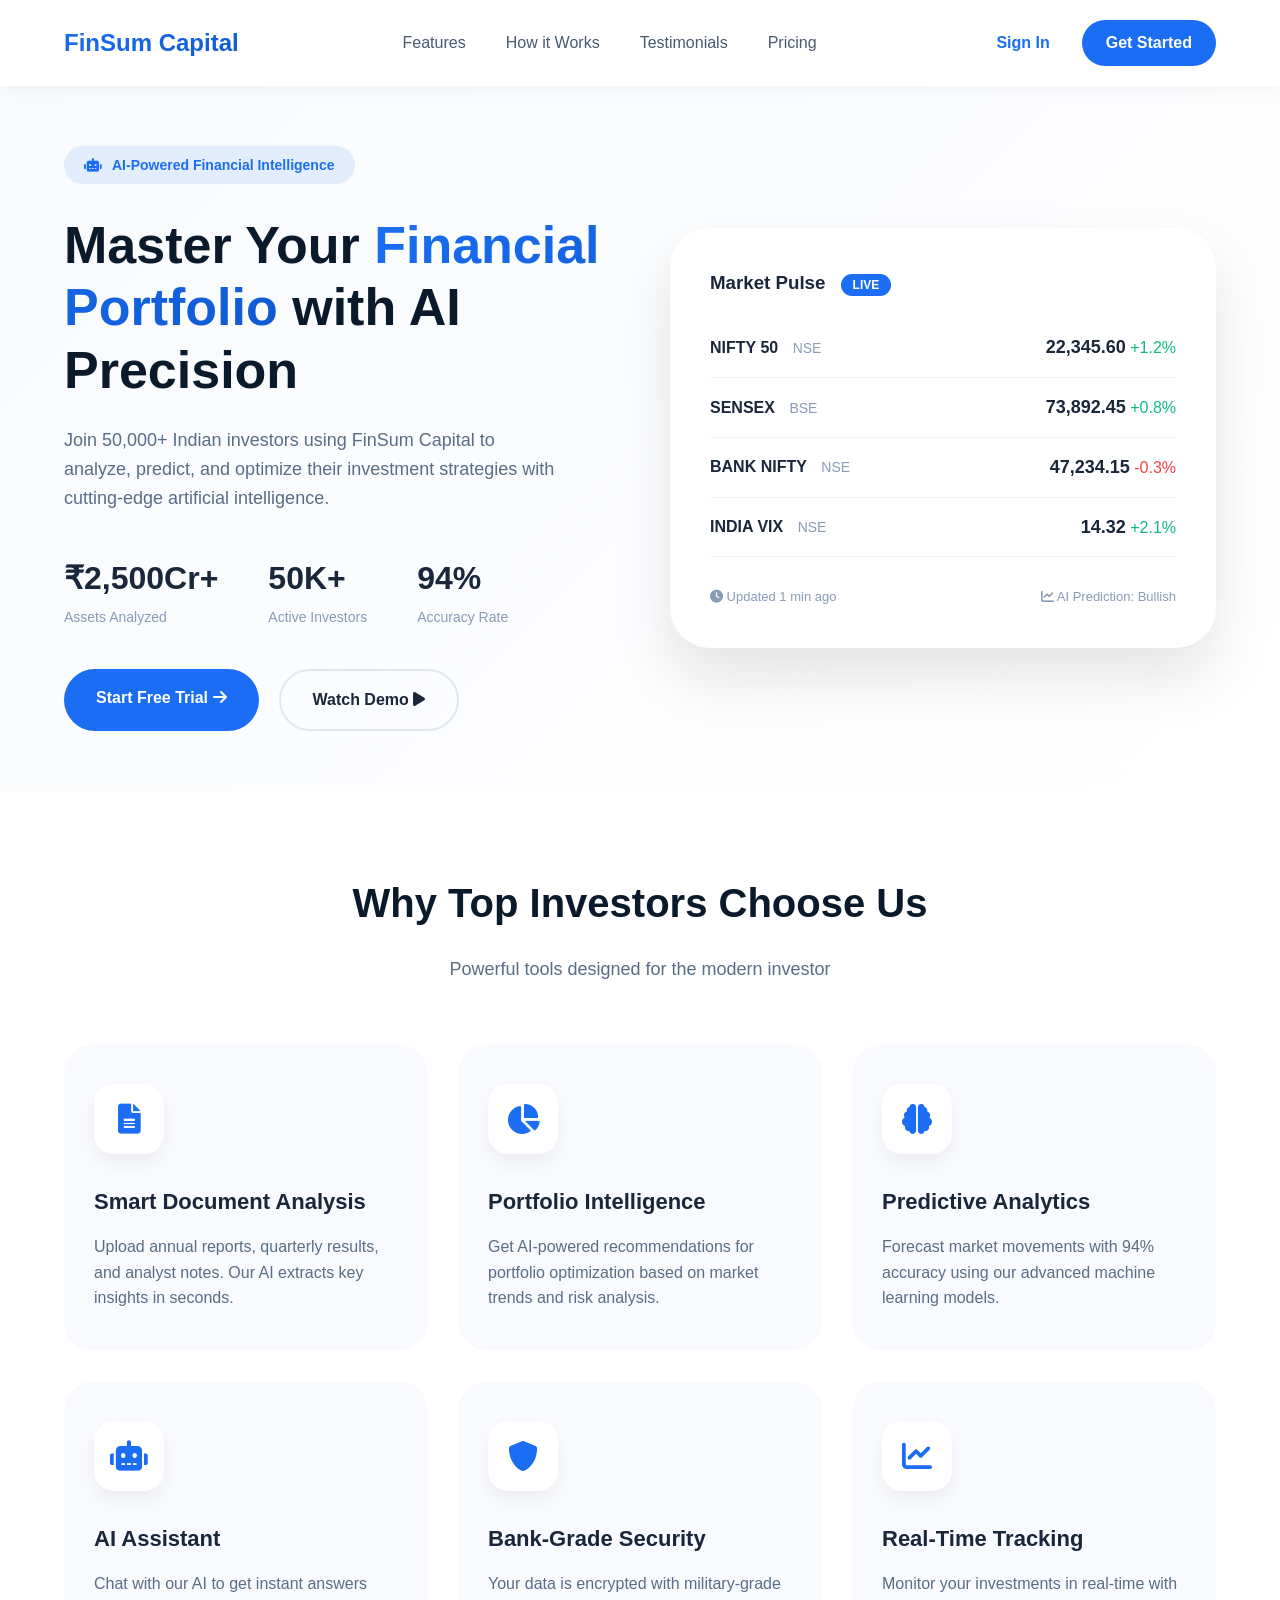
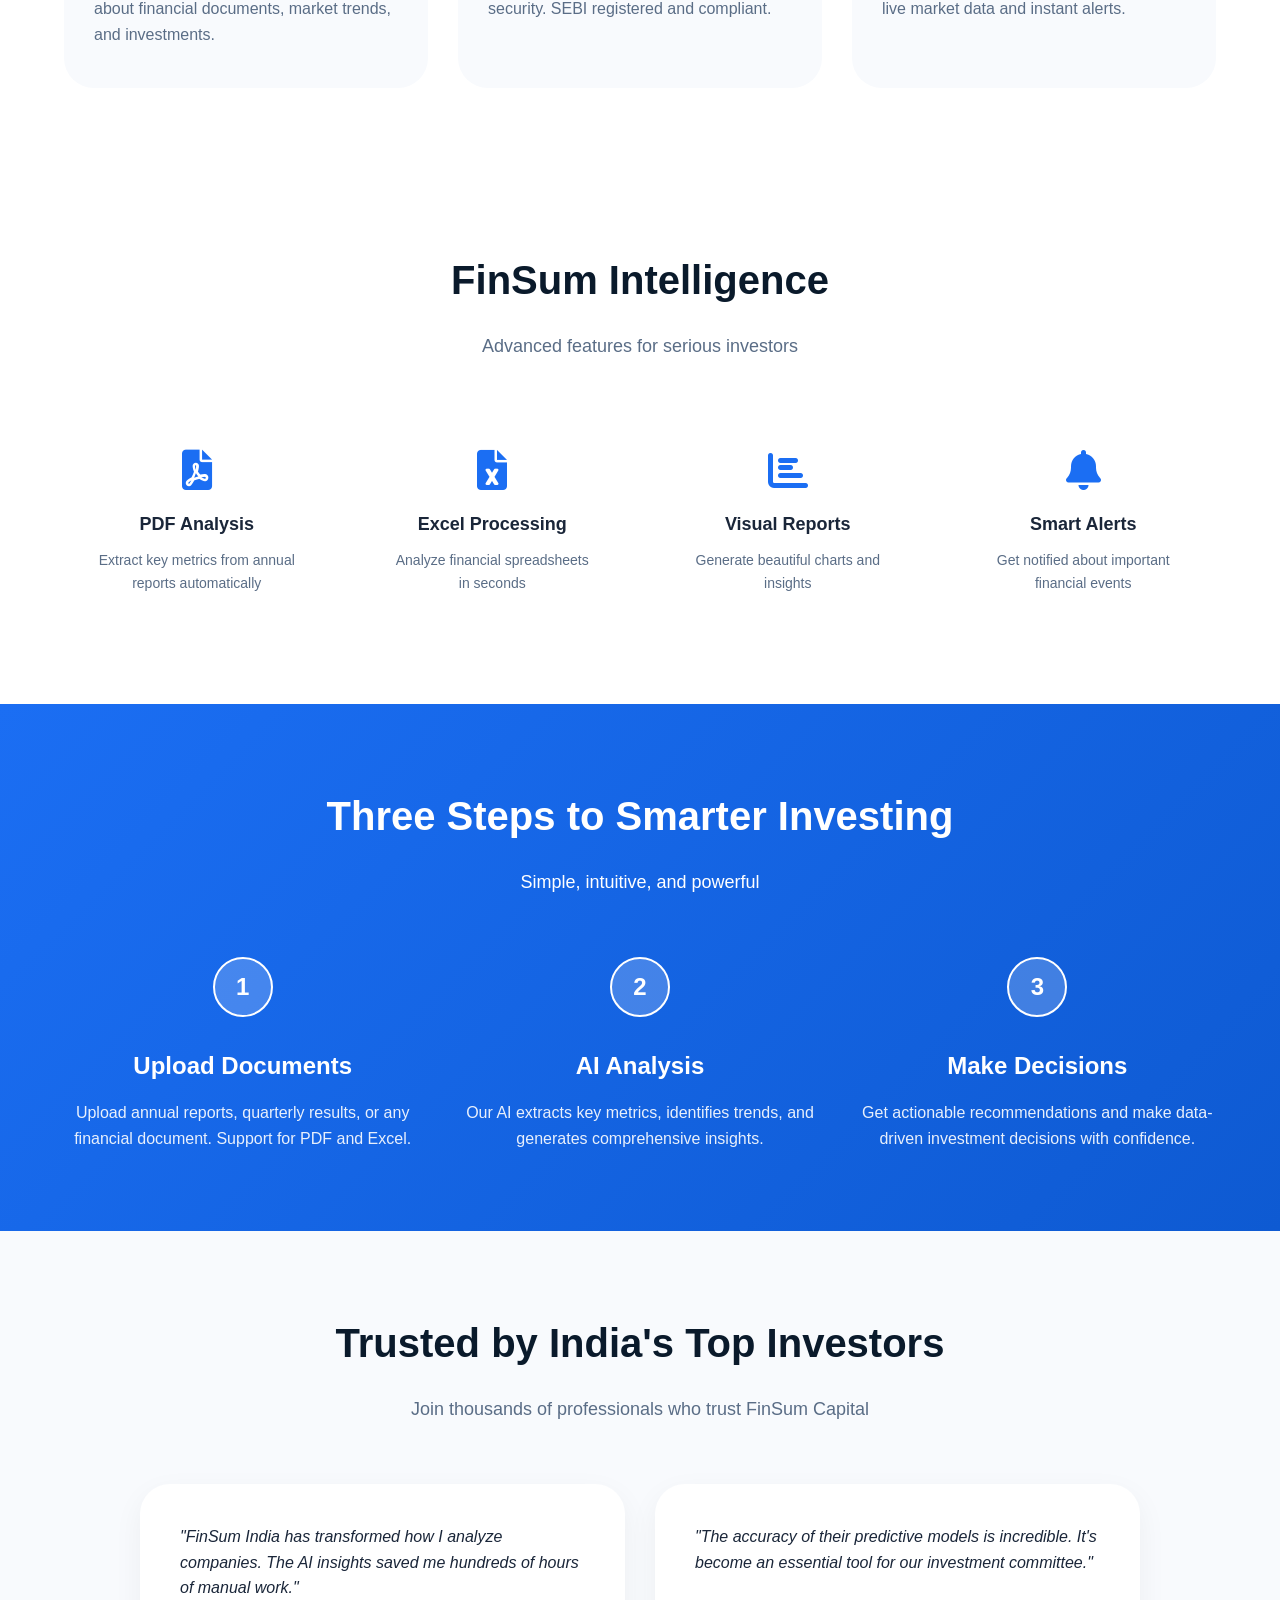
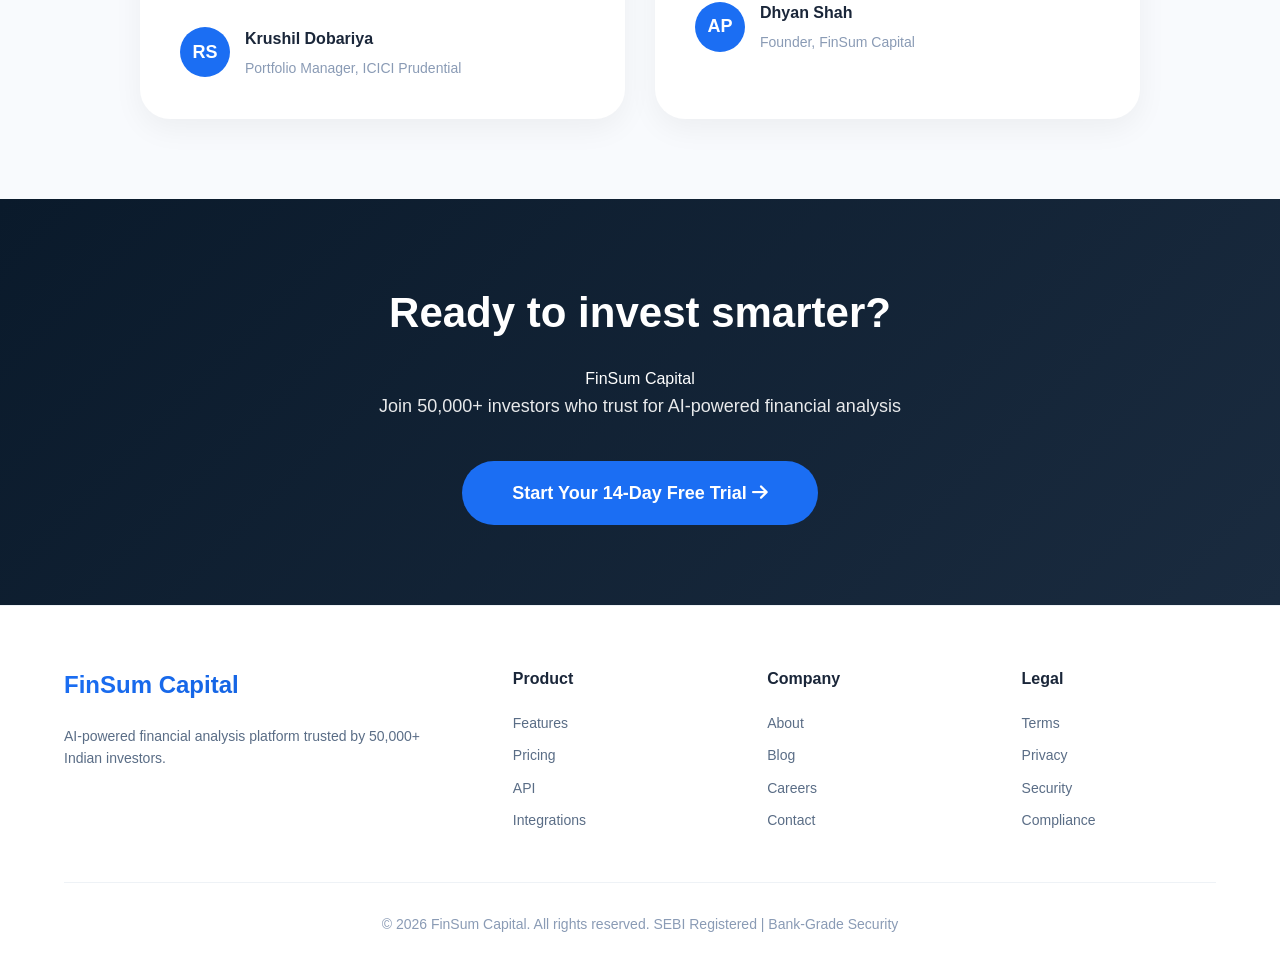
==== frontend/index.html @ 41112f7c "feat: initialize project structure with multi-model document summarization, backend API, and fronten" ====
<!DOCTYPE html>
<html lang="en">
<head>
    <meta charset="UTF-8">
    <meta name="viewport" content="width=device-width, initial-scale=1.0">
    <title>FinSum Capital India - AI-Powered Financial Analysis Platform</title>
    <link rel="stylesheet" href="https://cdnjs.cloudflare.com/ajax/libs/font-awesome/6.0.0-beta3/css/all.min.css">
    <style>
        * {
            margin: 0;
            padding: 0;
            box-sizing: border-box;
            font-family: 'Inter', -apple-system, BlinkMacSystemFont, 'Segoe UI', sans-serif;
        }

        body {
            background: #f8fafd;
            color: #1a2639;
            line-height: 1.6;
        }

        /* Navigation */
        .navbar {
            display: flex;
            justify-content: space-between;
            align-items: center;
            padding: 20px 5%;
            background: white;
            box-shadow: 0 2px 20px rgba(0,0,0,0.05);
            position: sticky;
            top: 0;
            z-index: 100;
        }

        .logo {
            font-size: 24px;
            font-weight: 700;
            background: linear-gradient(135deg, #1b6ef3, #0e5ad2);
            -webkit-background-clip: text;
            -webkit-text-fill-color: transparent;
        }

        .nav-links {
            display: flex;
            gap: 40px;
        }

        .nav-links a {
            color: #4a5a72;
            text-decoration: none;
            font-weight: 500;
            transition: color 0.2s;
        }

        .nav-links a:hover {
            color: #1b6ef3;
        }

        .auth-buttons {
            display: flex;
            gap: 16px;
            align-items: center;
        }

        .signin-link {
            color: #1b6ef3;
            text-decoration: none;
            font-weight: 600;
            padding: 8px 16px;
        }

        .signup-btn {
            background: #1b6ef3;
            color: white;
            border: none;
            padding: 10px 24px;
            border-radius: 40px;
            font-weight: 600;
            cursor: pointer;
            transition: all 0.2s;
            text-decoration: none;
        }

        .signup-btn:hover {
            background: #0e5ad2;
            transform: translateY(-2px);
            box-shadow: 0 10px 25px rgba(27,110,243,0.3);
        }

        /* Hero Section */
        .hero {
            padding: 60px 5%;
            display: grid;
            grid-template-columns: 1fr 1fr;
            gap: 60px;
            align-items: center;
            background: linear-gradient(135deg, #f8fafd 0%, #ffffff 100%);
        }

        .hero-badge {
            background: rgba(27,110,243,0.1);
            color: #1b6ef3;
            display: inline-flex;
            align-items: center;
            gap: 10px;
            padding: 8px 20px;
            border-radius: 40px;
            font-size: 14px;
            font-weight: 600;
            margin-bottom: 30px;
        }

        .hero h1 {
            font-size: 52px;
            line-height: 1.2;
            margin-bottom: 25px;
            color: #0a1a2b;
        }

        .hero h1 span {
            background: linear-gradient(135deg, #1b6ef3, #0e5ad2);
            -webkit-background-clip: text;
            -webkit-text-fill-color: transparent;
        }

        .hero-description {
            font-size: 18px;
            color: #5a6d86;
            margin-bottom: 40px;
            max-width: 500px;
        }

        .hero-stats {
            display: flex;
            gap: 50px;
            margin-bottom: 40px;
        }

        .stat-item {
            text-align: left;
        }

        .stat-number {
            font-size: 32px;
            font-weight: 700;
            color: #1a2639;
            display: block;
        }

        .stat-label {
            color: #8a9bb5;
            font-size: 14px;
        }

        .hero-cta {
            display: flex;
            gap: 20px;
        }

        .cta-primary {
            background: #1b6ef3;
            color: white;
            border: none;
            padding: 16px 32px;
            border-radius: 50px;
            font-size: 16px;
            font-weight: 600;
            cursor: pointer;
            transition: all 0.2s;
            text-decoration: none;
            display: inline-block;
        }

        .cta-primary:hover {
            background: #0e5ad2;
            transform: translateY(-2px);
            box-shadow: 0 15px 30px rgba(27,110,243,0.3);
        }

        .cta-secondary {
            background: transparent;
            border: 2px solid #e1e8f0;
            color: #1a2639;
            padding: 16px 32px;
            border-radius: 50px;
            font-size: 16px;
            font-weight: 600;
            cursor: pointer;
            transition: all 0.2s;
            text-decoration: none;
            display: inline-block;
        }

        .cta-secondary:hover {
            border-color: #1b6ef3;
            color: #1b6ef3;
        }

        .hero-card {
            background: white;
            border-radius: 40px;
            padding: 40px;
            box-shadow: 0 30px 60px rgba(0,0,0,0.1);
        }

        .market-ticker {
            margin-top: 20px;
        }

        .ticker-item {
            display: flex;
            justify-content: space-between;
            align-items: center;
            padding: 15px 0;
            border-bottom: 1px solid #eef2f6;
        }

        .ticker-symbol {
            font-weight: 700;
        }

        .ticker-name {
            color: #8a9bb5;
            font-size: 14px;
            margin-left: 10px;
        }

        .ticker-price {
            font-weight: 700;
            font-size: 18px;
        }

        .ticker-change.positive {
            color: #10b981;
        }

        .ticker-change.negative {
            color: #ef4444;
        }

        /* Features Section */
        .features {
            padding: 80px 5%;
            background: white;
        }

        .section-header {
            text-align: center;
            margin-bottom: 60px;
        }

        .section-header h2 {
            font-size: 40px;
            margin-bottom: 20px;
            color: #0a1a2b;
        }

        .section-header p {
            font-size: 18px;
            color: #5a6d86;
            max-width: 600px;
            margin: 0 auto;
        }

        .features-grid {
            display: grid;
            grid-template-columns: repeat(3, 1fr);
            gap: 30px;
            max-width: 1200px;
            margin: 0 auto;
        }

        .feature-card {
            background: #f8fafd;
            border-radius: 30px;
            padding: 40px 30px;
            transition: all 0.3s;
        }

        .feature-card:hover {
            transform: translateY(-10px);
            box-shadow: 0 20px 40px rgba(27,110,243,0.1);
        }

        .feature-icon {
            width: 70px;
            height: 70px;
            background: white;
            border-radius: 20px;
            display: flex;
            align-items: center;
            justify-content: center;
            margin-bottom: 30px;
            box-shadow: 0 10px 20px rgba(0,0,0,0.05);
        }

        .feature-icon i {
            font-size: 30px;
            color: #1b6ef3;
        }

        .feature-card h3 {
            font-size: 22px;
            margin-bottom: 15px;
        }

        .feature-card p {
            color: #5a6d86;
            line-height: 1.6;
        }

        /* How It Works */
        .how-it-works {
            padding: 80px 5%;
            background: linear-gradient(135deg, #1b6ef3 0%, #0e5ad2 100%);
            color: white;
        }

        .how-it-works .section-header h2,
        .how-it-works .section-header p {
            color: white;
        }

        .steps-grid {
            display: grid;
            grid-template-columns: repeat(3, 1fr);
            gap: 40px;
            max-width: 1200px;
            margin: 0 auto;
        }

        .step-item {
            text-align: center;
        }

        .step-number {
            width: 60px;
            height: 60px;
            background: rgba(255,255,255,0.2);
            border-radius: 50%;
            display: flex;
            align-items: center;
            justify-content: center;
            font-size: 24px;
            font-weight: 700;
            margin: 0 auto 30px;
            border: 2px solid white;
        }

        .step-item h3 {
            font-size: 24px;
            margin-bottom: 15px;
        }

        .step-item p {
            opacity: 0.9;
            line-height: 1.6;
        }

        /* FinSum Features */
        .finsum-features {
            padding: 80px 5%;
            background: white;
        }

        .finsum-grid {
            display: grid;
            grid-template-columns: repeat(4, 1fr);
            gap: 30px;
            max-width: 1200px;
            margin: 40px auto 0;
        }

        .finsum-card {
            text-align: center;
            padding: 30px;
        }

        .finsum-card i {
            font-size: 40px;
            color: #1b6ef3;
            margin-bottom: 20px;
        }

        .finsum-card h4 {
            font-size: 18px;
            margin-bottom: 10px;
        }

        .finsum-card p {
            color: #5a6d86;
            font-size: 14px;
        }

        /* Testimonials */
        .testimonials {
            padding: 80px 5%;
            background: #f8fafd;
        }

        .testimonials-grid {
            display: grid;
            grid-template-columns: repeat(2, 1fr);
            gap: 30px;
            max-width: 1000px;
            margin: 40px auto 0;
        }

        .testimonial-card {
            background: white;
            border-radius: 30px;
            padding: 40px;
            box-shadow: 0 10px 30px rgba(0,0,0,0.05);
        }

        .testimonial-content {
            font-size: 16px;
            line-height: 1.6;
            color: #1a2639;
            margin-bottom: 25px;
            font-style: italic;
        }

        .testimonial-author {
            display: flex;
            align-items: center;
            gap: 15px;
        }

        .author-avatar {
            width: 50px;
            height: 50px;
            background: #1b6ef3;
            border-radius: 50%;
            display: flex;
            align-items: center;
            justify-content: center;
            color: white;
            font-weight: 600;
            font-size: 18px;
        }

        .author-info h4 {
            font-size: 16px;
            margin-bottom: 5px;
        }

        .author-info p {
            font-size: 14px;
            color: #8a9bb5;
        }

        /* CTA Section */
        .cta-section {
            padding: 80px 5%;
            background: linear-gradient(135deg, #0a1a2b 0%, #1a2b3f 100%);
            color: white;
            text-align: center;
        }

        .cta-section h2 {
            font-size: 42px;
            margin-bottom: 20px;
        }

        .cta-section p {
            font-size: 18px;
            margin-bottom: 40px;
            opacity: 0.9;
            max-width: 600px;
            margin-left: auto;
            margin-right: auto;
        }

        .cta-button {
            background: #1b6ef3;
            color: white;
            border: none;
            padding: 18px 50px;
            border-radius: 50px;
            font-size: 18px;
            font-weight: 600;
            cursor: pointer;
            transition: all 0.2s;
            text-decoration: none;
            display: inline-block;
        }

        .cta-button:hover {
            background: #0e5ad2;
            transform: translateY(-2px);
            box-shadow: 0 20px 40px rgba(27,110,243,0.4);
        }

        /* Footer */
        .footer {
            padding: 60px 5% 30px;
            background: white;
            border-top: 1px solid #eef2f6;
        }

        .footer-content {
            display: grid;
            grid-template-columns: 2fr 1fr 1fr 1fr;
            gap: 60px;
            max-width: 1200px;
            margin: 0 auto 40px;
        }

        .footer-col p {
            color: #5a6d86;
            margin-top: 20px;
            font-size: 14px;
        }

        .footer-col h4 {
            font-size: 16px;
            margin-bottom: 20px;
        }

        .footer-col a {
            display: block;
            color: #5a6d86;
            text-decoration: none;
            margin-bottom: 10px;
            font-size: 14px;
            transition: color 0.2s;
        }

        .footer-col a:hover {
            color: #1b6ef3;
        }

        .footer-bottom {
            text-align: center;
            padding-top: 30px;
            border-top: 1px solid #eef2f6;
            color: #8a9bb5;
            font-size: 14px;
        }

        /* Alert */
        .alert {
            display: none;
            padding: 16px 24px;
            border-radius: 12px;
            margin: 20px 5%;
            font-weight: 500;
            animation: slideDown 0.3s ease;
        }

        .alert-success {
            background: #d4edda;
            color: #155724;
            border: 1px solid #c3e6cb;
        }

        .alert-error {
            background: #f8d7da;
            color: #721c24;
            border: 1px solid #f5c6cb;
        }

        @keyframes slideDown {
            from { transform: translateY(-20px); opacity: 0; }
            to { transform: translateY(0); opacity: 1; }
        }

        /* Responsive */
        @media (max-width: 1024px) {
            .hero {
                grid-template-columns: 1fr;
            }
            
            .features-grid,
            .steps-grid,
            .finsum-grid,
            .testimonials-grid,
            .footer-content {
                grid-template-columns: repeat(2, 1fr);
            }
        }

        @media (max-width: 768px) {
            .nav-links {
                display: none;
            }
            
            .features-grid,
            .steps-grid,
            .finsum-grid,
            .testimonials-grid,
            .footer-content {
                grid-template-columns: 1fr;
            }
            
            .hero h1 {
                font-size: 36px;
            }
        }
    </style>
</head>
<body>
    <!-- Alert container -->
    <div id="alertContainer" class="alert"></div>

    <!-- Navigation -->
    <nav class="navbar">
        <div class="logo">FinSum Capital</div>
        <div class="nav-links">
            <a href="#features">Features</a>
            <a href="#how-it-works">How it Works</a>
            <a href="#testimonials">Testimonials</a>
            <a href="#pricing">Pricing</a>
        </div>
        <div class="auth-buttons">
            <a href="/signin" class="signin-link">Sign In</a>
            <a href="/signup" class="signup-btn">Get Started</a>
        </div>
    </nav>

    <!-- Hero Section -->
    <section class="hero">
        <div>
            <div class="hero-badge">
                <i class="fas fa-robot"></i> AI-Powered Financial Intelligence
            </div>
            <h1>Master Your <span>Financial Portfolio</span> with AI Precision</h1>
            <p class="hero-description">
                Join 50,000+ Indian investors using FinSum Capital to analyze, predict, 
                and optimize their investment strategies with cutting-edge artificial intelligence.
            </p>
            
            <div class="hero-stats">
                <div class="stat-item">
                    <span class="stat-number">₹2,500Cr+</span>
                    <span class="stat-label">Assets Analyzed</span>
                </div>
                <div class="stat-item">
                    <span class="stat-number">50K+</span>
                    <span class="stat-label">Active Investors</span>
                </div>
                <div class="stat-item">
                    <span class="stat-number">94%</span>
                    <span class="stat-label">Accuracy Rate</span>
                </div>
            </div>

            <div class="hero-cta">
                <a href="/signup" class="cta-primary">Start Free Trial <i class="fas fa-arrow-right"></i></a>
                <a href="#demo" class="cta-secondary">Watch Demo <i class="fas fa-play"></i></a>
            </div>
        </div>

        <div class="hero-card">
            <h3 style="margin-bottom: 20px;">Market Pulse <span style="background: #1b6ef3; color: white; padding: 4px 12px; border-radius: 40px; font-size: 12px; margin-left: 10px;">LIVE</span></h3>
            <div class="market-ticker">
                <div class="ticker-item">
                    <div>
                        <span class="ticker-symbol">NIFTY 50</span>
                        <span class="ticker-name">NSE</span>
                    </div>
                    <div>
                        <span class="ticker-price">22,345.60</span>
                        <span class="ticker-change positive"> +1.2%</span>
                    </div>
                </div>
                <div class="ticker-item">
                    <div>
                        <span class="ticker-symbol">SENSEX</span>
                        <span class="ticker-name">BSE</span>
                    </div>
                    <div>
                        <span class="ticker-price">73,892.45</span>
                        <span class="ticker-change positive"> +0.8%</span>
                    </div>
                </div>
                <div class="ticker-item">
                    <div>
                        <span class="ticker-symbol">BANK NIFTY</span>
                        <span class="ticker-name">NSE</span>
                    </div>
                    <div>
                        <span class="ticker-price">47,234.15</span>
                        <span class="ticker-change negative"> -0.3%</span>
                    </div>
                </div>
                <div class="ticker-item">
                    <div>
                        <span class="ticker-symbol">INDIA VIX</span>
                        <span class="ticker-name">NSE</span>
                    </div>
                    <div>
                        <span class="ticker-price">14.32</span>
                        <span class="ticker-change positive"> +2.1%</span>
                    </div>
                </div>
            </div>
            <div style="display: flex; justify-content: space-between; margin-top: 30px; color: #8a9bb5; font-size: 13px;">
                <span><i class="fas fa-clock"></i> Updated 1 min ago</span>
                <span><i class="fas fa-chart-line"></i> AI Prediction: Bullish</span>
            </div>
        </div>
    </section>

    <!-- Features Section -->
    <section id="features" class="features">
        <div class="section-header">
            <h2>Why Top Investors Choose Us</h2>
            <p>Powerful tools designed for the modern investor</p>
        </div>

        <div class="features-grid">
            <div class="feature-card">
                <div class="feature-icon">
                    <i class="fas fa-file-alt"></i>
                </div>
                <h3>Smart Document Analysis</h3>
                <p>Upload annual reports, quarterly results, and analyst notes. Our AI extracts key insights in seconds.</p>
            </div>

            <div class="feature-card">
                <div class="feature-icon">
                    <i class="fas fa-chart-pie"></i>
                </div>
                <h3>Portfolio Intelligence</h3>
                <p>Get AI-powered recommendations for portfolio optimization based on market trends and risk analysis.</p>
            </div>

            <div class="feature-card">
                <div class="feature-icon">
                    <i class="fas fa-brain"></i>
                </div>
                <h3>Predictive Analytics</h3>
                <p>Forecast market movements with 94% accuracy using our advanced machine learning models.</p>
            </div>

            <div class="feature-card">
                <div class="feature-icon">
                    <i class="fas fa-robot"></i>
                </div>
                <h3>AI Assistant</h3>
                <p>Chat with our AI to get instant answers about financial documents, market trends, and investments.</p>
            </div>

            <div class="feature-card">
                <div class="feature-icon">
                    <i class="fas fa-shield-alt"></i>
                </div>
                <h3>Bank-Grade Security</h3>
                <p>Your data is encrypted with military-grade security. SEBI registered and compliant.</p>
            </div>

            <div class="feature-card">
                <div class="feature-icon">
                    <i class="fas fa-chart-line"></i>
                </div>
                <h3>Real-Time Tracking</h3>
                <p>Monitor your investments in real-time with live market data and instant alerts.</p>
            </div>
        </div>
    </section>

    <!-- FinSum Features -->
    <section class="finsum-features">
        <div class="section-header">
            <h2>FinSum Intelligence</h2>
            <p>Advanced features for serious investors</p>
        </div>

        <div class="finsum-grid">
            <div class="finsum-card">
                <i class="fas fa-file-pdf"></i>
                <h4>PDF Analysis</h4>
                <p>Extract key metrics from annual reports automatically</p>
            </div>
            <div class="finsum-card">
                <i class="fas fa-file-excel"></i>
                <h4>Excel Processing</h4>
                <p>Analyze financial spreadsheets in seconds</p>
            </div>
            <div class="finsum-card">
                <i class="fas fa-chart-bar"></i>
                <h4>Visual Reports</h4>
                <p>Generate beautiful charts and insights</p>
            </div>
            <div class="finsum-card">
                <i class="fas fa-bell"></i>
                <h4>Smart Alerts</h4>
                <p>Get notified about important financial events</p>
            </div>
        </div>
    </section>

    <!-- How It Works -->
    <section id="how-it-works" class="how-it-works">
        <div class="section-header">
            <h2>Three Steps to Smarter Investing</h2>
            <p>Simple, intuitive, and powerful</p>
        </div>

        <div class="steps-grid">
            <div class="step-item">
                <div class="step-number">1</div>
                <h3>Upload Documents</h3>
                <p>Upload annual reports, quarterly results, or any financial document. Support for PDF and Excel.</p>
            </div>
            <div class="step-item">
                <div class="step-number">2</div>
                <h3>AI Analysis</h3>
                <p>Our AI extracts key metrics, identifies trends, and generates comprehensive insights.</p>
            </div>
            <div class="step-item">
                <div class="step-number">3</div>
                <h3>Make Decisions</h3>
                <p>Get actionable recommendations and make data-driven investment decisions with confidence.</p>
            </div>
        </div>
    </section>

    <!-- Testimonials -->
    <section id="testimonials" class="testimonials">
        <div class="section-header">
            <h2>Trusted by India's Top Investors</h2>
            <p>Join thousands of professionals who trust FinSum Capital</p>
        </div>

        <div class="testimonials-grid">
            <div class="testimonial-card">
                <div class="testimonial-content">
                    "FinSum India has transformed how I analyze companies. The AI insights saved me hundreds of hours of manual work."
                </div>
                <div class="testimonial-author">
                    <div class="author-avatar">RS</div>
                    <div class="author-info">
                        <h4>Krushil Dobariya</h4>
                        <p>Portfolio Manager, ICICI Prudential</p>
                    </div>
                </div>
            </div>

            <div class="testimonial-card">
                <div class="testimonial-content">
                    "The accuracy of their predictive models is incredible. It's become an essential tool for our investment committee."
                </div>
                <div class="testimonial-author">
                    <div class="author-avatar">AP</div>
                    <div class="author-info">
                        <h4>Dhyan Shah</h4>
                        <p>Founder, FinSum Capital</p>
                    </div>
                </div>
            </div>
        </div>
    </section>

    <!-- CTA Section -->
    <section class="cta-section">
        <h2>Ready to invest smarter?</h2>FinSum Capital
        <p>Join 50,000+ investors who trust  for AI-powered financial analysis</p>
        <a href="/signup" class="cta-button">Start Your 14-Day Free Trial <i class="fas fa-arrow-right"></i></a>
    </section>

    <!-- Footer -->
    <footer class="footer">
        <div class="footer-content">
            <div class="footer-col">
                <div class="logo" style="font-size: 24px;">FinSum Capital</div>
                <p>AI-powered financial analysis platform trusted by 50,000+ Indian investors.</p>
            </div>
            <div class="footer-col">
                <h4>Product</h4>
                <a href="#">Features</a>
                <a href="#">Pricing</a>
                <a href="#">API</a>
                <a href="#">Integrations</a>
            </div>
            <div class="footer-col">
                <h4>Company</h4>
                <a href="#">About</a>
                <a href="#">Blog</a>
                <a href="#">Careers</a>
                <a href="#">Contact</a>
            </div>
            <div class="footer-col">
                <h4>Legal</h4>
                <a href="#">Terms</a>
                <a href="#">Privacy</a>
                <a href="#">Security</a>
                <a href="#">Compliance</a>
            </div>
        </div>
        <div class="footer-bottom">
            <p>© 2026 FinSum Capital. All rights reserved. SEBI Registered | Bank-Grade Security</p>
        </div>
    </footer>

    <script src="js/auth.js"></script>
    <script>
        function showAlert(message, type) {
            const alert = document.getElementById('alertContainer');
            alert.className = `alert alert-${type}`;
            alert.textContent = message;
            alert.style.display = 'block';
            setTimeout(() => {
                alert.style.display = 'none';
            }, 5000);
        }

        // Check if already logged in
        if (window.auth.isAuthenticated()) {
            window.location.href = '/dashboard';
        }

        // Smooth scroll for anchor links
        document.querySelectorAll('a[href^="#"]').forEach(anchor => {
            anchor.addEventListener('click', function (e) {
                e.preventDefault();
                const target = document.querySelector(this.getAttribute('href'));
                if (target) {
                    target.scrollIntoView({ behavior: 'smooth' });
                }
            });
        });
    </script>
</body>
</html>
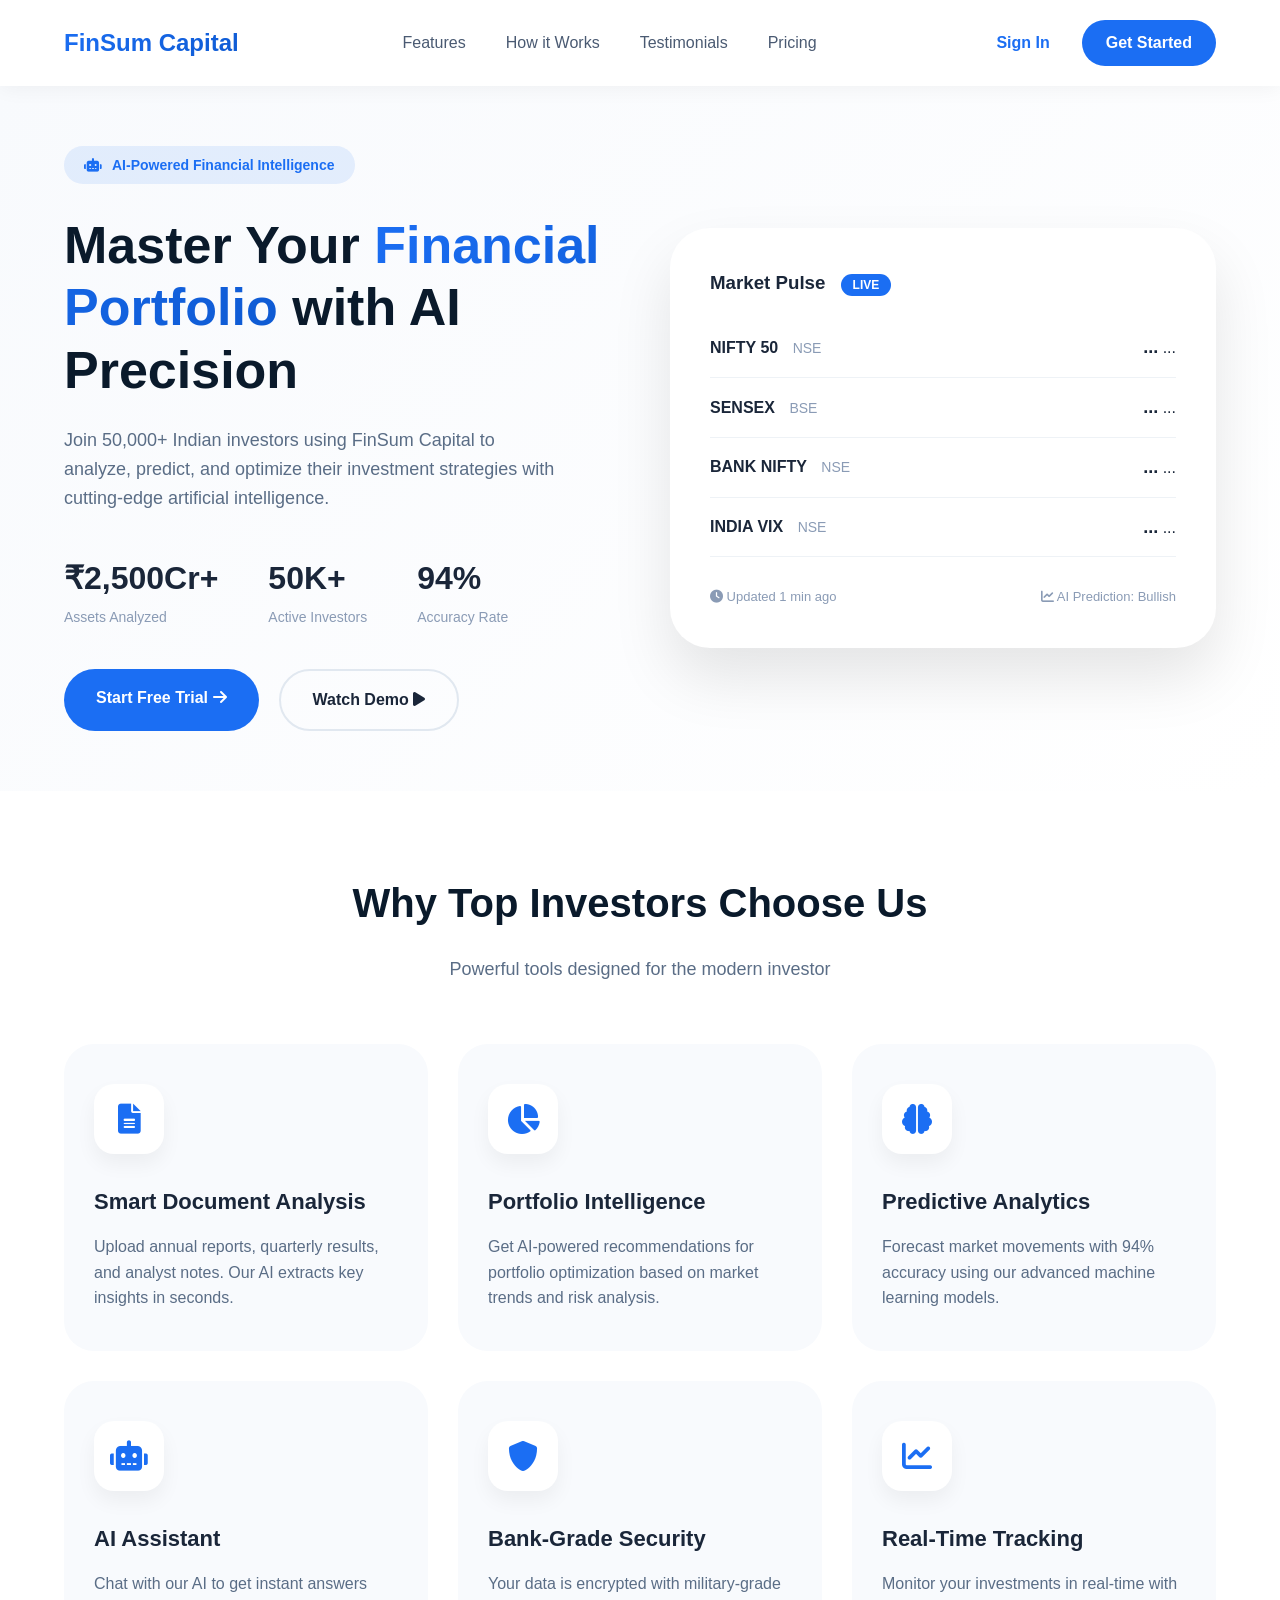
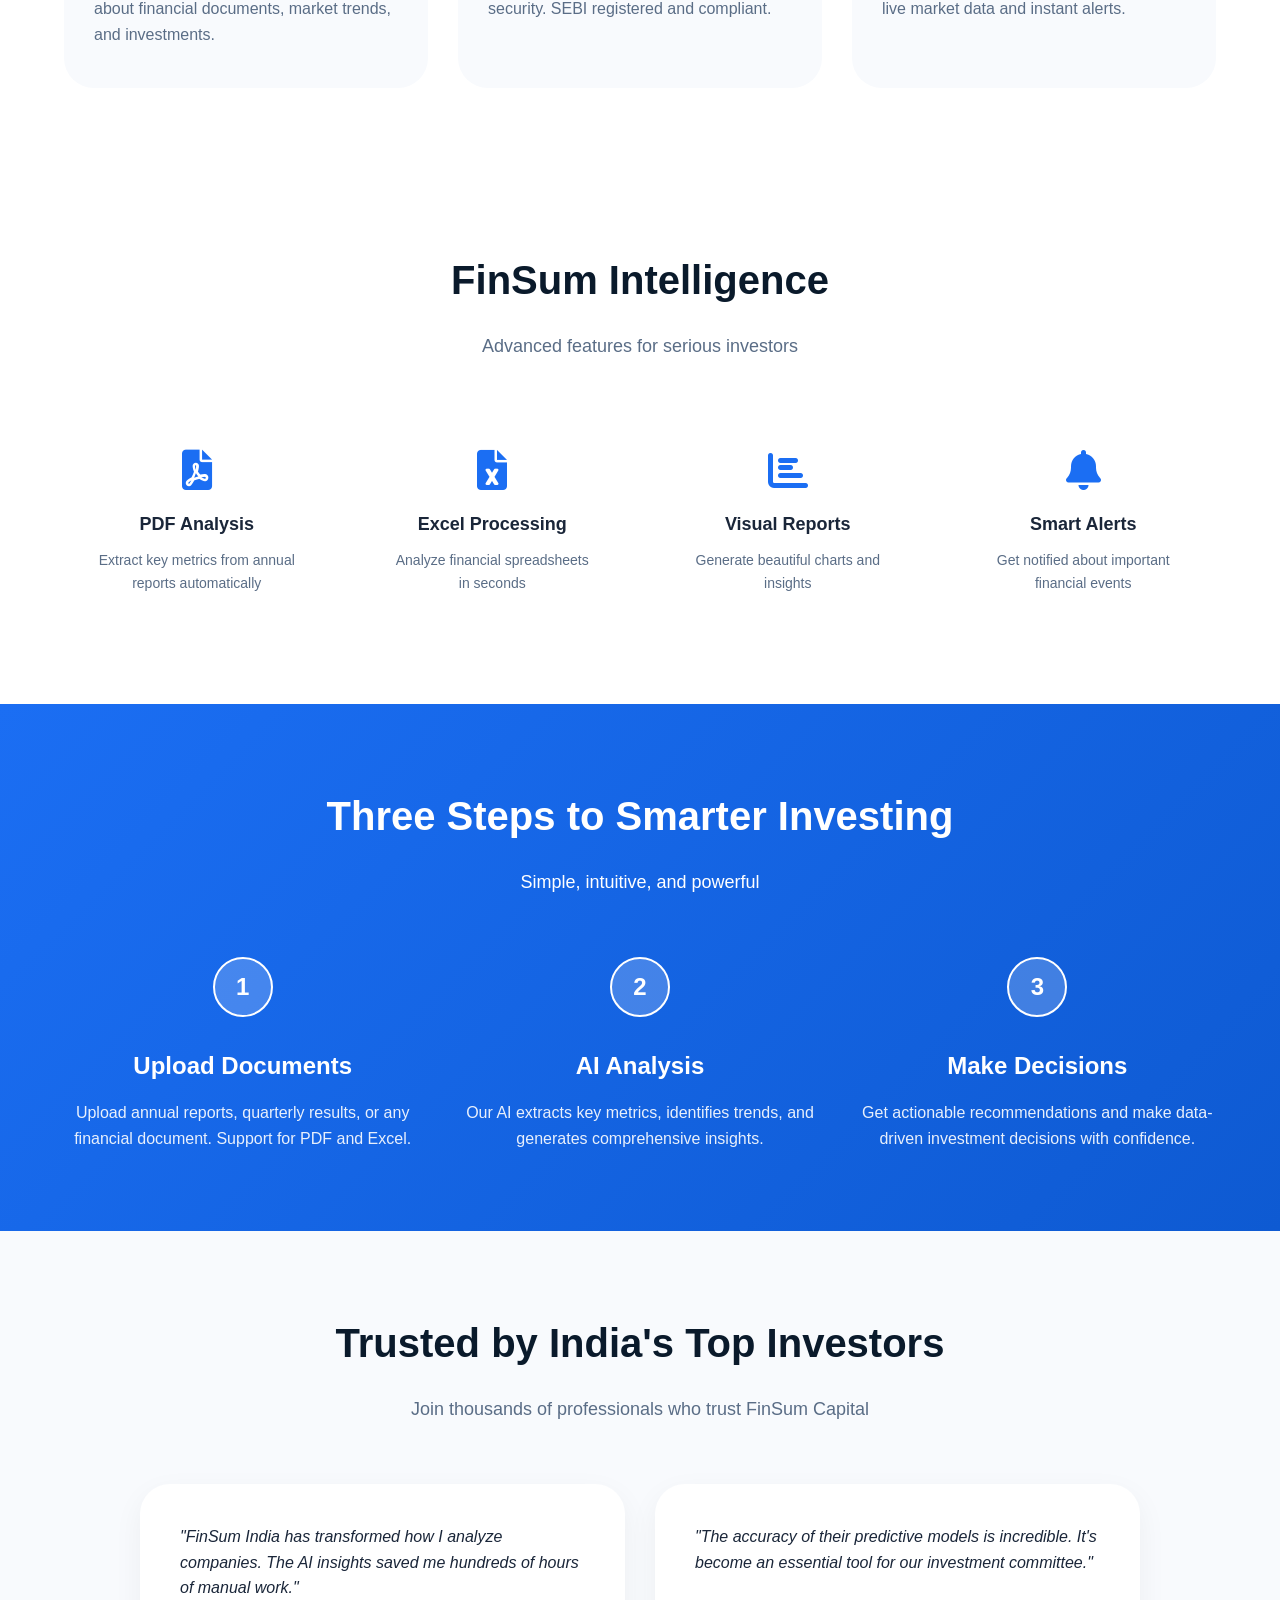
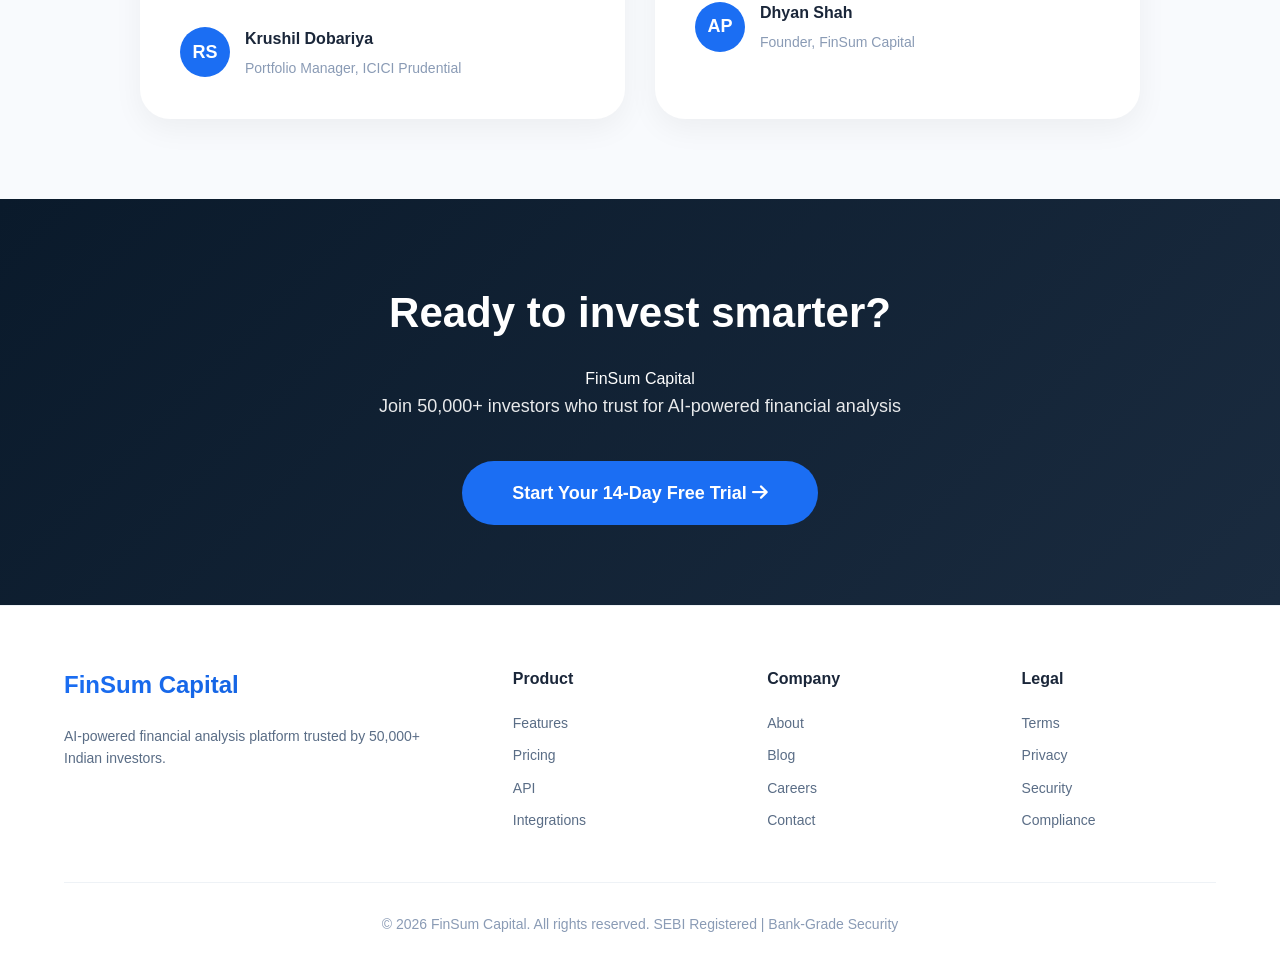
==== commit 41ff6331: "feat: implement asynchronous Live Market Pulse dashboard with real-time NIFTY, SENSEX, and VIX data " ====
--- a/frontend/index.html
+++ b/frontend/index.html
@@ -1,927 +1,937 @@
-<!DOCTYPE html>
-<html lang="en">
-<head>
-    <meta charset="UTF-8">
-    <meta name="viewport" content="width=device-width, initial-scale=1.0">
-    <title>FinSum Capital India - AI-Powered Financial Analysis Platform</title>
-    <link rel="stylesheet" href="https://cdnjs.cloudflare.com/ajax/libs/font-awesome/6.0.0-beta3/css/all.min.css">
-    <style>
-        * {
-            margin: 0;
-            padding: 0;
-            box-sizing: border-box;
-            font-family: 'Inter', -apple-system, BlinkMacSystemFont, 'Segoe UI', sans-serif;
-        }
-
-        body {
-            background: #f8fafd;
-            color: #1a2639;
-            line-height: 1.6;
-        }
-
-        /* Navigation */
-        .navbar {
-            display: flex;
-            justify-content: space-between;
-            align-items: center;
-            padding: 20px 5%;
-            background: white;
-            box-shadow: 0 2px 20px rgba(0,0,0,0.05);
-            position: sticky;
-            top: 0;
-            z-index: 100;
-        }
-
-        .logo {
-            font-size: 24px;
-            font-weight: 700;
-            background: linear-gradient(135deg, #1b6ef3, #0e5ad2);
-            -webkit-background-clip: text;
-            -webkit-text-fill-color: transparent;
-        }
-
-        .nav-links {
-            display: flex;
-            gap: 40px;
-        }
-
-        .nav-links a {
-            color: #4a5a72;
-            text-decoration: none;
-            font-weight: 500;
-            transition: color 0.2s;
-        }
-
-        .nav-links a:hover {
-            color: #1b6ef3;
-        }
-
-        .auth-buttons {
-            display: flex;
-            gap: 16px;
-            align-items: center;
-        }
-
-        .signin-link {
-            color: #1b6ef3;
-            text-decoration: none;
-            font-weight: 600;
-            padding: 8px 16px;
-        }
-
-        .signup-btn {
-            background: #1b6ef3;
-            color: white;
-            border: none;
-            padding: 10px 24px;
-            border-radius: 40px;
-            font-weight: 600;
-            cursor: pointer;
-            transition: all 0.2s;
-            text-decoration: none;
-        }
-
-        .signup-btn:hover {
-            background: #0e5ad2;
-            transform: translateY(-2px);
-            box-shadow: 0 10px 25px rgba(27,110,243,0.3);
-        }
-
-        /* Hero Section */
-        .hero {
-            padding: 60px 5%;
-            display: grid;
-            grid-template-columns: 1fr 1fr;
-            gap: 60px;
-            align-items: center;
-            background: linear-gradient(135deg, #f8fafd 0%, #ffffff 100%);
-        }
-
-        .hero-badge {
-            background: rgba(27,110,243,0.1);
-            color: #1b6ef3;
-            display: inline-flex;
-            align-items: center;
-            gap: 10px;
-            padding: 8px 20px;
-            border-radius: 40px;
-            font-size: 14px;
-            font-weight: 600;
-            margin-bottom: 30px;
-        }
-
-        .hero h1 {
-            font-size: 52px;
-            line-height: 1.2;
-            margin-bottom: 25px;
-            color: #0a1a2b;
-        }
-
-        .hero h1 span {
-            background: linear-gradient(135deg, #1b6ef3, #0e5ad2);
-            -webkit-background-clip: text;
-            -webkit-text-fill-color: transparent;
-        }
-
-        .hero-description {
-            font-size: 18px;
-            color: #5a6d86;
-            margin-bottom: 40px;
-            max-width: 500px;
-        }
-
-        .hero-stats {
-            display: flex;
-            gap: 50px;
-            margin-bottom: 40px;
-        }
-
-        .stat-item {
-            text-align: left;
-        }
-
-        .stat-number {
-            font-size: 32px;
-            font-weight: 700;
-            color: #1a2639;
-            display: block;
-        }
-
-        .stat-label {
-            color: #8a9bb5;
-            font-size: 14px;
-        }
-
-        .hero-cta {
-            display: flex;
-            gap: 20px;
-        }
-
-        .cta-primary {
-            background: #1b6ef3;
-            color: white;
-            border: none;
-            padding: 16px 32px;
-            border-radius: 50px;
-            font-size: 16px;
-            font-weight: 600;
-            cursor: pointer;
-            transition: all 0.2s;
-            text-decoration: none;
-            display: inline-block;
-        }
-
-        .cta-primary:hover {
-            background: #0e5ad2;
-            transform: translateY(-2px);
-            box-shadow: 0 15px 30px rgba(27,110,243,0.3);
-        }
-
-        .cta-secondary {
-            background: transparent;
-            border: 2px solid #e1e8f0;
-            color: #1a2639;
-            padding: 16px 32px;
-            border-radius: 50px;
-            font-size: 16px;
-            font-weight: 600;
-            cursor: pointer;
-            transition: all 0.2s;
-            text-decoration: none;
-            display: inline-block;
-        }
-
-        .cta-secondary:hover {
-            border-color: #1b6ef3;
-            color: #1b6ef3;
-        }
-
-        .hero-card {
-            background: white;
-            border-radius: 40px;
-            padding: 40px;
-            box-shadow: 0 30px 60px rgba(0,0,0,0.1);
-        }
-
-        .market-ticker {
-            margin-top: 20px;
-        }
-
-        .ticker-item {
-            display: flex;
-            justify-content: space-between;
-            align-items: center;
-            padding: 15px 0;
-            border-bottom: 1px solid #eef2f6;
-        }
-
-        .ticker-symbol {
-            font-weight: 700;
-        }
-
-        .ticker-name {
-            color: #8a9bb5;
-            font-size: 14px;
-            margin-left: 10px;
-        }
-
-        .ticker-price {
-            font-weight: 700;
-            font-size: 18px;
-        }
-
-        .ticker-change.positive {
-            color: #10b981;
-        }
-
-        .ticker-change.negative {
-            color: #ef4444;
-        }
-
-        /* Features Section */
-        .features {
-            padding: 80px 5%;
-            background: white;
-        }
-
-        .section-header {
-            text-align: center;
-            margin-bottom: 60px;
-        }
-
-        .section-header h2 {
-            font-size: 40px;
-            margin-bottom: 20px;
-            color: #0a1a2b;
-        }
-
-        .section-header p {
-            font-size: 18px;
-            color: #5a6d86;
-            max-width: 600px;
-            margin: 0 auto;
-        }
-
-        .features-grid {
-            display: grid;
-            grid-template-columns: repeat(3, 1fr);
-            gap: 30px;
-            max-width: 1200px;
-            margin: 0 auto;
-        }
-
-        .feature-card {
-            background: #f8fafd;
-            border-radius: 30px;
-            padding: 40px 30px;
-            transition: all 0.3s;
-        }
-
-        .feature-card:hover {
-            transform: translateY(-10px);
-            box-shadow: 0 20px 40px rgba(27,110,243,0.1);
-        }
-
-        .feature-icon {
-            width: 70px;
-            height: 70px;
-            background: white;
-            border-radius: 20px;
-            display: flex;
-            align-items: center;
-            justify-content: center;
-            margin-bottom: 30px;
-            box-shadow: 0 10px 20px rgba(0,0,0,0.05);
-        }
-
-        .feature-icon i {
-            font-size: 30px;
-            color: #1b6ef3;
-        }
-
-        .feature-card h3 {
-            font-size: 22px;
-            margin-bottom: 15px;
-        }
-
-        .feature-card p {
-            color: #5a6d86;
-            line-height: 1.6;
-        }
-
-        /* How It Works */
-        .how-it-works {
-            padding: 80px 5%;
-            background: linear-gradient(135deg, #1b6ef3 0%, #0e5ad2 100%);
-            color: white;
-        }
-
-        .how-it-works .section-header h2,
-        .how-it-works .section-header p {
-            color: white;
-        }
-
-        .steps-grid {
-            display: grid;
-            grid-template-columns: repeat(3, 1fr);
-            gap: 40px;
-            max-width: 1200px;
-            margin: 0 auto;
-        }
-
-        .step-item {
-            text-align: center;
-        }
-
-        .step-number {
-            width: 60px;
-            height: 60px;
-            background: rgba(255,255,255,0.2);
-            border-radius: 50%;
-            display: flex;
-            align-items: center;
-            justify-content: center;
-            font-size: 24px;
-            font-weight: 700;
-            margin: 0 auto 30px;
-            border: 2px solid white;
-        }
-
-        .step-item h3 {
-            font-size: 24px;
-            margin-bottom: 15px;
-        }
-
-        .step-item p {
-            opacity: 0.9;
-            line-height: 1.6;
-        }
-
-        /* FinSum Features */
-        .finsum-features {
-            padding: 80px 5%;
-            background: white;
-        }
-
-        .finsum-grid {
-            display: grid;
-            grid-template-columns: repeat(4, 1fr);
-            gap: 30px;
-            max-width: 1200px;
-            margin: 40px auto 0;
-        }
-
-        .finsum-card {
-            text-align: center;
-            padding: 30px;
-        }
-
-        .finsum-card i {
-            font-size: 40px;
-            color: #1b6ef3;
-            margin-bottom: 20px;
-        }
-
-        .finsum-card h4 {
-            font-size: 18px;
-            margin-bottom: 10px;
-        }
-
-        .finsum-card p {
-            color: #5a6d86;
-            font-size: 14px;
-        }
-
-        /* Testimonials */
-        .testimonials {
-            padding: 80px 5%;
-            background: #f8fafd;
-        }
-
-        .testimonials-grid {
-            display: grid;
-            grid-template-columns: repeat(2, 1fr);
-            gap: 30px;
-            max-width: 1000px;
-            margin: 40px auto 0;
-        }
-
-        .testimonial-card {
-            background: white;
-            border-radius: 30px;
-            padding: 40px;
-            box-shadow: 0 10px 30px rgba(0,0,0,0.05);
-        }
-
-        .testimonial-content {
-            font-size: 16px;
-            line-height: 1.6;
-            color: #1a2639;
-            margin-bottom: 25px;
-            font-style: italic;
-        }
-
-        .testimonial-author {
-            display: flex;
-            align-items: center;
-            gap: 15px;
-        }
-
-        .author-avatar {
-            width: 50px;
-            height: 50px;
-            background: #1b6ef3;
-            border-radius: 50%;
-            display: flex;
-            align-items: center;
-            justify-content: center;
-            color: white;
-            font-weight: 600;
-            font-size: 18px;
-        }
-
-        .author-info h4 {
-            font-size: 16px;
-            margin-bottom: 5px;
-        }
-
-        .author-info p {
-            font-size: 14px;
-            color: #8a9bb5;
-        }
-
-        /* CTA Section */
-        .cta-section {
-            padding: 80px 5%;
-            background: linear-gradient(135deg, #0a1a2b 0%, #1a2b3f 100%);
-            color: white;
-            text-align: center;
-        }
-
-        .cta-section h2 {
-            font-size: 42px;
-            margin-bottom: 20px;
-        }
-
-        .cta-section p {
-            font-size: 18px;
-            margin-bottom: 40px;
-            opacity: 0.9;
-            max-width: 600px;
-            margin-left: auto;
-            margin-right: auto;
-        }
-
-        .cta-button {
-            background: #1b6ef3;
-            color: white;
-            border: none;
-            padding: 18px 50px;
-            border-radius: 50px;
-            font-size: 18px;
-            font-weight: 600;
-            cursor: pointer;
-            transition: all 0.2s;
-            text-decoration: none;
-            display: inline-block;
-        }
-
-        .cta-button:hover {
-            background: #0e5ad2;
-            transform: translateY(-2px);
-            box-shadow: 0 20px 40px rgba(27,110,243,0.4);
-        }
-
-        /* Footer */
-        .footer {
-            padding: 60px 5% 30px;
-            background: white;
-            border-top: 1px solid #eef2f6;
-        }
-
-        .footer-content {
-            display: grid;
-            grid-template-columns: 2fr 1fr 1fr 1fr;
-            gap: 60px;
-            max-width: 1200px;
-            margin: 0 auto 40px;
-        }
-
-        .footer-col p {
-            color: #5a6d86;
-            margin-top: 20px;
-            font-size: 14px;
-        }
-
-        .footer-col h4 {
-            font-size: 16px;
-            margin-bottom: 20px;
-        }
-
-        .footer-col a {
-            display: block;
-            color: #5a6d86;
-            text-decoration: none;
-            margin-bottom: 10px;
-            font-size: 14px;
-            transition: color 0.2s;
-        }
-
-        .footer-col a:hover {
-            color: #1b6ef3;
-        }
-
-        .footer-bottom {
-            text-align: center;
-            padding-top: 30px;
-            border-top: 1px solid #eef2f6;
-            color: #8a9bb5;
-            font-size: 14px;
-        }
-
-        /* Alert */
-        .alert {
-            display: none;
-            padding: 16px 24px;
-            border-radius: 12px;
-            margin: 20px 5%;
-            font-weight: 500;
-            animation: slideDown 0.3s ease;
-        }
-
-        .alert-success {
-            background: #d4edda;
-            color: #155724;
-            border: 1px solid #c3e6cb;
-        }
-
-        .alert-error {
-            background: #f8d7da;
-            color: #721c24;
-            border: 1px solid #f5c6cb;
-        }
-
-        @keyframes slideDown {
-            from { transform: translateY(-20px); opacity: 0; }
-            to { transform: translateY(0); opacity: 1; }
-        }
-
-        /* Responsive */
-        @media (max-width: 1024px) {
-            .hero {
-                grid-template-columns: 1fr;
-            }
-            
-            .features-grid,
-            .steps-grid,
-            .finsum-grid,
-            .testimonials-grid,
-            .footer-content {
-                grid-template-columns: repeat(2, 1fr);
-            }
-        }
-
-        @media (max-width: 768px) {
-            .nav-links {
-                display: none;
-            }
-            
-            .features-grid,
-            .steps-grid,
-            .finsum-grid,
-            .testimonials-grid,
-            .footer-content {
-                grid-template-columns: 1fr;
-            }
-            
-            .hero h1 {
-                font-size: 36px;
-            }
-        }
-    </style>
-</head>
-<body>
-    <!-- Alert container -->
-    <div id="alertContainer" class="alert"></div>
-
-    <!-- Navigation -->
-    <nav class="navbar">
-        <div class="logo">FinSum Capital</div>
-        <div class="nav-links">
-            <a href="#features">Features</a>
-            <a href="#how-it-works">How it Works</a>
-            <a href="#testimonials">Testimonials</a>
-            <a href="#pricing">Pricing</a>
-        </div>
-        <div class="auth-buttons">
-            <a href="/signin" class="signin-link">Sign In</a>
-            <a href="/signup" class="signup-btn">Get Started</a>
-        </div>
-    </nav>
-
-    <!-- Hero Section -->
-    <section class="hero">
-        <div>
-            <div class="hero-badge">
-                <i class="fas fa-robot"></i> AI-Powered Financial Intelligence
-            </div>
-            <h1>Master Your <span>Financial Portfolio</span> with AI Precision</h1>
-            <p class="hero-description">
-                Join 50,000+ Indian investors using FinSum Capital to analyze, predict, 
-                and optimize their investment strategies with cutting-edge artificial intelligence.
-            </p>
-            
-            <div class="hero-stats">
-                <div class="stat-item">
-                    <span class="stat-number">₹2,500Cr+</span>
-                    <span class="stat-label">Assets Analyzed</span>
-                </div>
-                <div class="stat-item">
-                    <span class="stat-number">50K+</span>
-                    <span class="stat-label">Active Investors</span>
-                </div>
-                <div class="stat-item">
-                    <span class="stat-number">94%</span>
-                    <span class="stat-label">Accuracy Rate</span>
-                </div>
-            </div>
-
-            <div class="hero-cta">
-                <a href="/signup" class="cta-primary">Start Free Trial <i class="fas fa-arrow-right"></i></a>
-                <a href="#demo" class="cta-secondary">Watch Demo <i class="fas fa-play"></i></a>
-            </div>
-        </div>
-
-        <div class="hero-card">
-            <h3 style="margin-bottom: 20px;">Market Pulse <span style="background: #1b6ef3; color: white; padding: 4px 12px; border-radius: 40px; font-size: 12px; margin-left: 10px;">LIVE</span></h3>
-            <div class="market-ticker">
-                <div class="ticker-item">
-                    <div>
-                        <span class="ticker-symbol">NIFTY 50</span>
-                        <span class="ticker-name">NSE</span>
-                    </div>
-                    <div>
-                        <span class="ticker-price">22,345.60</span>
-                        <span class="ticker-change positive"> +1.2%</span>
-                    </div>
-                </div>
-                <div class="ticker-item">
-                    <div>
-                        <span class="ticker-symbol">SENSEX</span>
-                        <span class="ticker-name">BSE</span>
-                    </div>
-                    <div>
-                        <span class="ticker-price">73,892.45</span>
-                        <span class="ticker-change positive"> +0.8%</span>
-                    </div>
-                </div>
-                <div class="ticker-item">
-                    <div>
-                        <span class="ticker-symbol">BANK NIFTY</span>
-                        <span class="ticker-name">NSE</span>
-                    </div>
-                    <div>
-                        <span class="ticker-price">47,234.15</span>
-                        <span class="ticker-change negative"> -0.3%</span>
-                    </div>
-                </div>
-                <div class="ticker-item">
-                    <div>
-                        <span class="ticker-symbol">INDIA VIX</span>
-                        <span class="ticker-name">NSE</span>
-                    </div>
-                    <div>
-                        <span class="ticker-price">14.32</span>
-                        <span class="ticker-change positive"> +2.1%</span>
-                    </div>
-                </div>
-            </div>
-            <div style="display: flex; justify-content: space-between; margin-top: 30px; color: #8a9bb5; font-size: 13px;">
-                <span><i class="fas fa-clock"></i> Updated 1 min ago</span>
-                <span><i class="fas fa-chart-line"></i> AI Prediction: Bullish</span>
-            </div>
-        </div>
-    </section>
-
-    <!-- Features Section -->
-    <section id="features" class="features">
-        <div class="section-header">
-            <h2>Why Top Investors Choose Us</h2>
-            <p>Powerful tools designed for the modern investor</p>
-        </div>
-
-        <div class="features-grid">
-            <div class="feature-card">
-                <div class="feature-icon">
-                    <i class="fas fa-file-alt"></i>
-                </div>
-                <h3>Smart Document Analysis</h3>
-                <p>Upload annual reports, quarterly results, and analyst notes. Our AI extracts key insights in seconds.</p>
-            </div>
-
-            <div class="feature-card">
-                <div class="feature-icon">
-                    <i class="fas fa-chart-pie"></i>
-                </div>
-                <h3>Portfolio Intelligence</h3>
-                <p>Get AI-powered recommendations for portfolio optimization based on market trends and risk analysis.</p>
-            </div>
-
-            <div class="feature-card">
-                <div class="feature-icon">
-                    <i class="fas fa-brain"></i>
-                </div>
-                <h3>Predictive Analytics</h3>
-                <p>Forecast market movements with 94% accuracy using our advanced machine learning models.</p>
-            </div>
-
-            <div class="feature-card">
-                <div class="feature-icon">
-                    <i class="fas fa-robot"></i>
-                </div>
-                <h3>AI Assistant</h3>
-                <p>Chat with our AI to get instant answers about financial documents, market trends, and investments.</p>
-            </div>
-
-            <div class="feature-card">
-                <div class="feature-icon">
-                    <i class="fas fa-shield-alt"></i>
-                </div>
-                <h3>Bank-Grade Security</h3>
-                <p>Your data is encrypted with military-grade security. SEBI registered and compliant.</p>
-            </div>
-
-            <div class="feature-card">
-                <div class="feature-icon">
-                    <i class="fas fa-chart-line"></i>
-                </div>
-                <h3>Real-Time Tracking</h3>
-                <p>Monitor your investments in real-time with live market data and instant alerts.</p>
-            </div>
-        </div>
-    </section>
-
-    <!-- FinSum Features -->
-    <section class="finsum-features">
-        <div class="section-header">
-            <h2>FinSum Intelligence</h2>
-            <p>Advanced features for serious investors</p>
-        </div>
-
-        <div class="finsum-grid">
-            <div class="finsum-card">
-                <i class="fas fa-file-pdf"></i>
-                <h4>PDF Analysis</h4>
-                <p>Extract key metrics from annual reports automatically</p>
-            </div>
-            <div class="finsum-card">
-                <i class="fas fa-file-excel"></i>
-                <h4>Excel Processing</h4>
-                <p>Analyze financial spreadsheets in seconds</p>
-            </div>
-            <div class="finsum-card">
-                <i class="fas fa-chart-bar"></i>
-                <h4>Visual Reports</h4>
-                <p>Generate beautiful charts and insights</p>
-            </div>
-            <div class="finsum-card">
-                <i class="fas fa-bell"></i>
-                <h4>Smart Alerts</h4>
-                <p>Get notified about important financial events</p>
-            </div>
-        </div>
-    </section>
-
-    <!-- How It Works -->
-    <section id="how-it-works" class="how-it-works">
-        <div class="section-header">
-            <h2>Three Steps to Smarter Investing</h2>
-            <p>Simple, intuitive, and powerful</p>
-        </div>
-
-        <div class="steps-grid">
-            <div class="step-item">
-                <div class="step-number">1</div>
-                <h3>Upload Documents</h3>
-                <p>Upload annual reports, quarterly results, or any financial document. Support for PDF and Excel.</p>
-            </div>
-            <div class="step-item">
-                <div class="step-number">2</div>
-                <h3>AI Analysis</h3>
-                <p>Our AI extracts key metrics, identifies trends, and generates comprehensive insights.</p>
-            </div>
-            <div class="step-item">
-                <div class="step-number">3</div>
-                <h3>Make Decisions</h3>
-                <p>Get actionable recommendations and make data-driven investment decisions with confidence.</p>
-            </div>
-        </div>
-    </section>
-
-    <!-- Testimonials -->
-    <section id="testimonials" class="testimonials">
-        <div class="section-header">
-            <h2>Trusted by India's Top Investors</h2>
-            <p>Join thousands of professionals who trust FinSum Capital</p>
-        </div>
-
-        <div class="testimonials-grid">
-            <div class="testimonial-card">
-                <div class="testimonial-content">
-                    "FinSum India has transformed how I analyze companies. The AI insights saved me hundreds of hours of manual work."
-                </div>
-                <div class="testimonial-author">
-                    <div class="author-avatar">RS</div>
-                    <div class="author-info">
-                        <h4>Krushil Dobariya</h4>
-                        <p>Portfolio Manager, ICICI Prudential</p>
-                    </div>
-                </div>
-            </div>
-
-            <div class="testimonial-card">
-                <div class="testimonial-content">
-                    "The accuracy of their predictive models is incredible. It's become an essential tool for our investment committee."
-                </div>
-                <div class="testimonial-author">
-                    <div class="author-avatar">AP</div>
-                    <div class="author-info">
-                        <h4>Dhyan Shah</h4>
-                        <p>Founder, FinSum Capital</p>
-                    </div>
-                </div>
-            </div>
-        </div>
-    </section>
-
-    <!-- CTA Section -->
-    <section class="cta-section">
-        <h2>Ready to invest smarter?</h2>FinSum Capital
-        <p>Join 50,000+ investors who trust  for AI-powered financial analysis</p>
-        <a href="/signup" class="cta-button">Start Your 14-Day Free Trial <i class="fas fa-arrow-right"></i></a>
-    </section>
-
-    <!-- Footer -->
-    <footer class="footer">
-        <div class="footer-content">
-            <div class="footer-col">
-                <div class="logo" style="font-size: 24px;">FinSum Capital</div>
-                <p>AI-powered financial analysis platform trusted by 50,000+ Indian investors.</p>
-            </div>
-            <div class="footer-col">
-                <h4>Product</h4>
-                <a href="#">Features</a>
-                <a href="#">Pricing</a>
-                <a href="#">API</a>
-                <a href="#">Integrations</a>
-            </div>
-            <div class="footer-col">
-                <h4>Company</h4>
-                <a href="#">About</a>
-                <a href="#">Blog</a>
-                <a href="#">Careers</a>
-                <a href="#">Contact</a>
-            </div>
-            <div class="footer-col">
-                <h4>Legal</h4>
-                <a href="#">Terms</a>
-                <a href="#">Privacy</a>
-                <a href="#">Security</a>
-                <a href="#">Compliance</a>
-            </div>
-        </div>
-        <div class="footer-bottom">
-            <p>© 2026 FinSum Capital. All rights reserved. SEBI Registered | Bank-Grade Security</p>
-        </div>
-    </footer>
-
-    <script src="js/auth.js"></script>
-    <script>
-        function showAlert(message, type) {
-            const alert = document.getElementById('alertContainer');
-            alert.className = `alert alert-${type}`;
-            alert.textContent = message;
-            alert.style.display = 'block';
-            setTimeout(() => {
-                alert.style.display = 'none';
-            }, 5000);
-        }
-
-        // Check if already logged in
-        if (window.auth.isAuthenticated()) {
-            window.location.href = '/dashboard';
-        }
-
-        // Smooth scroll for anchor links
-        document.querySelectorAll('a[href^="#"]').forEach(anchor => {
-            anchor.addEventListener('click', function (e) {
-                e.preventDefault();
-                const target = document.querySelector(this.getAttribute('href'));
-                if (target) {
-                    target.scrollIntoView({ behavior: 'smooth' });
-                }
-            });
-        });
-    </script>
-</body>
+<!DOCTYPE html>
+<html lang="en">
+<head>
+    <meta charset="UTF-8">
+    <meta name="viewport" content="width=device-width, initial-scale=1.0">
+    <title>FinSum Capital India - AI-Powered Financial Analysis Platform</title>
+    <link rel="stylesheet" href="https://cdnjs.cloudflare.com/ajax/libs/font-awesome/6.0.0-beta3/css/all.min.css">
+    <style>
+        * {
+            margin: 0;
+            padding: 0;
+            box-sizing: border-box;
+            font-family: 'Inter', -apple-system, BlinkMacSystemFont, 'Segoe UI', sans-serif;
+        }
+
+        body {
+            background: #f8fafd;
+            color: #1a2639;
+            line-height: 1.6;
+        }
+
+        .navbar {
+            display: flex;
+            justify-content: space-between;
+            align-items: center;
+            padding: 20px 5%;
+            background: white;
+            box-shadow: 0 2px 20px rgba(0,0,0,0.05);
+            position: sticky;
+            top: 0;
+            z-index: 100;
+        }
+
+        .logo {
+            font-size: 24px;
+            font-weight: 700;
+            background: linear-gradient(135deg, #1b6ef3, #0e5ad2);
+            -webkit-background-clip: text;
+            -webkit-text-fill-color: transparent;
+        }
+
+        .nav-links {
+            display: flex;
+            gap: 40px;
+        }
+
+        .nav-links a {
+            color: #4a5a72;
+            text-decoration: none;
+            font-weight: 500;
+            transition: color 0.2s;
+        }
+
+        .nav-links a:hover {
+            color: #1b6ef3;
+        }
+
+        .auth-buttons {
+            display: flex;
+            gap: 16px;
+            align-items: center;
+        }
+
+        .signin-link {
+            color: #1b6ef3;
+            text-decoration: none;
+            font-weight: 600;
+            padding: 8px 16px;
+        }
+
+        .signup-btn {
+            background: #1b6ef3;
+            color: white;
+            border: none;
+            padding: 10px 24px;
+            border-radius: 40px;
+            font-weight: 600;
+            cursor: pointer;
+            transition: all 0.2s;
+            text-decoration: none;
+        }
+
+        .signup-btn:hover {
+            background: #0e5ad2;
+            transform: translateY(-2px);
+            box-shadow: 0 10px 25px rgba(27,110,243,0.3);
+        }
+
+        .hero {
+            padding: 60px 5%;
+            display: grid;
+            grid-template-columns: 1fr 1fr;
+            gap: 60px;
+            align-items: center;
+            background: linear-gradient(135deg, #f8fafd 0%, #ffffff 100%);
+        }
+
+        .hero-badge {
+            background: rgba(27,110,243,0.1);
+            color: #1b6ef3;
+            display: inline-flex;
+            align-items: center;
+            gap: 10px;
+            padding: 8px 20px;
+            border-radius: 40px;
+            font-size: 14px;
+            font-weight: 600;
+            margin-bottom: 30px;
+        }
+
+        .hero h1 {
+            font-size: 52px;
+            line-height: 1.2;
+            margin-bottom: 25px;
+            color: #0a1a2b;
+        }
+
+        .hero h1 span {
+            background: linear-gradient(135deg, #1b6ef3, #0e5ad2);
+            -webkit-background-clip: text;
+            -webkit-text-fill-color: transparent;
+        }
+
+        .hero-description {
+            font-size: 18px;
+            color: #5a6d86;
+            margin-bottom: 40px;
+            max-width: 500px;
+        }
+
+        .hero-stats {
+            display: flex;
+            gap: 50px;
+            margin-bottom: 40px;
+        }
+
+        .stat-item {
+            text-align: left;
+        }
+
+        .stat-number {
+            font-size: 32px;
+            font-weight: 700;
+            color: #1a2639;
+            display: block;
+        }
+
+        .stat-label {
+            color: #8a9bb5;
+            font-size: 14px;
+        }
+
+        .hero-cta {
+            display: flex;
+            gap: 20px;
+        }
+
+        .cta-primary {
+            background: #1b6ef3;
+            color: white;
+            border: none;
+            padding: 16px 32px;
+            border-radius: 50px;
+            font-size: 16px;
+            font-weight: 600;
+            cursor: pointer;
+            transition: all 0.2s;
+            text-decoration: none;
+            display: inline-block;
+        }
+
+        .cta-primary:hover {
+            background: #0e5ad2;
+            transform: translateY(-2px);
+            box-shadow: 0 15px 30px rgba(27,110,243,0.3);
+        }
+
+        .cta-secondary {
+            background: transparent;
+            border: 2px solid #e1e8f0;
+            color: #1a2639;
+            padding: 16px 32px;
+            border-radius: 50px;
+            font-size: 16px;
+            font-weight: 600;
+            cursor: pointer;
+            transition: all 0.2s;
+            text-decoration: none;
+            display: inline-block;
+        }
+
+        .cta-secondary:hover {
+            border-color: #1b6ef3;
+            color: #1b6ef3;
+        }
+
+        .hero-card {
+            background: white;
+            border-radius: 40px;
+            padding: 40px;
+            box-shadow: 0 30px 60px rgba(0,0,0,0.1);
+        }
+
+        .market-ticker {
+            margin-top: 20px;
+        }
+
+        .ticker-item {
+            display: flex;
+            justify-content: space-between;
+            align-items: center;
+            padding: 15px 0;
+            border-bottom: 1px solid #eef2f6;
+        }
+
+        .ticker-symbol {
+            font-weight: 700;
+        }
+
+        .ticker-name {
+            color: #8a9bb5;
+            font-size: 14px;
+            margin-left: 10px;
+        }
+
+        .ticker-price {
+            font-weight: 700;
+            font-size: 18px;
+        }
+
+        .ticker-change.positive {
+            color: #10b981;
+        }
+
+        .ticker-change.negative {
+            color: #ef4444;
+        }
+
+        .features {
+            padding: 80px 5%;
+            background: white;
+        }
+
+        .section-header {
+            text-align: center;
+            margin-bottom: 60px;
+        }
+
+        .section-header h2 {
+            font-size: 40px;
+            margin-bottom: 20px;
+            color: #0a1a2b;
+        }
+
+        .section-header p {
+            font-size: 18px;
+            color: #5a6d86;
+            max-width: 600px;
+            margin: 0 auto;
+        }
+
+        .features-grid {
+            display: grid;
+            grid-template-columns: repeat(3, 1fr);
+            gap: 30px;
+            max-width: 1200px;
+            margin: 0 auto;
+        }
+
+        .feature-card {
+            background: #f8fafd;
+            border-radius: 30px;
+            padding: 40px 30px;
+            transition: all 0.3s;
+        }
+
+        .feature-card:hover {
+            transform: translateY(-10px);
+            box-shadow: 0 20px 40px rgba(27,110,243,0.1);
+        }
+
+        .feature-icon {
+            width: 70px;
+            height: 70px;
+            background: white;
+            border-radius: 20px;
+            display: flex;
+            align-items: center;
+            justify-content: center;
+            margin-bottom: 30px;
+            box-shadow: 0 10px 20px rgba(0,0,0,0.05);
+        }
+
+        .feature-icon i {
+            font-size: 30px;
+            color: #1b6ef3;
+        }
+
+        .feature-card h3 {
+            font-size: 22px;
+            margin-bottom: 15px;
+        }
+
+        .feature-card p {
+            color: #5a6d86;
+            line-height: 1.6;
+        }
+
+        .how-it-works {
+            padding: 80px 5%;
+            background: linear-gradient(135deg, #1b6ef3 0%, #0e5ad2 100%);
+            color: white;
+        }
+
+        .how-it-works .section-header h2,
+        .how-it-works .section-header p {
+            color: white;
+        }
+
+        .steps-grid {
+            display: grid;
+            grid-template-columns: repeat(3, 1fr);
+            gap: 40px;
+            max-width: 1200px;
+            margin: 0 auto;
+        }
+
+        .step-item {
+            text-align: center;
+        }
+
+        .step-number {
+            width: 60px;
+            height: 60px;
+            background: rgba(255,255,255,0.2);
+            border-radius: 50%;
+            display: flex;
+            align-items: center;
+            justify-content: center;
+            font-size: 24px;
+            font-weight: 700;
+            margin: 0 auto 30px;
+            border: 2px solid white;
+        }
+
+        .step-item h3 {
+            font-size: 24px;
+            margin-bottom: 15px;
+        }
+
+        .step-item p {
+            opacity: 0.9;
+            line-height: 1.6;
+        }
+
+        .finsum-features {
+            padding: 80px 5%;
+            background: white;
+        }
+
+        .finsum-grid {
+            display: grid;
+            grid-template-columns: repeat(4, 1fr);
+            gap: 30px;
+            max-width: 1200px;
+            margin: 40px auto 0;
+        }
+
+        .finsum-card {
+            text-align: center;
+            padding: 30px;
+        }
+
+        .finsum-card i {
+            font-size: 40px;
+            color: #1b6ef3;
+            margin-bottom: 20px;
+        }
+
+        .finsum-card h4 {
+            font-size: 18px;
+            margin-bottom: 10px;
+        }
+
+        .finsum-card p {
+            color: #5a6d86;
+            font-size: 14px;
+        }
+
+        .testimonials {
+            padding: 80px 5%;
+            background: #f8fafd;
+        }
+
+        .testimonials-grid {
+            display: grid;
+            grid-template-columns: repeat(2, 1fr);
+            gap: 30px;
+            max-width: 1000px;
+            margin: 40px auto 0;
+        }
+
+        .testimonial-card {
+            background: white;
+            border-radius: 30px;
+            padding: 40px;
+            box-shadow: 0 10px 30px rgba(0,0,0,0.05);
+        }
+
+        .testimonial-content {
+            font-size: 16px;
+            line-height: 1.6;
+            color: #1a2639;
+            margin-bottom: 25px;
+            font-style: italic;
+        }
+
+        .testimonial-author {
+            display: flex;
+            align-items: center;
+            gap: 15px;
+        }
+
+        .author-avatar {
+            width: 50px;
+            height: 50px;
+            background: #1b6ef3;
+            border-radius: 50%;
+            display: flex;
+            align-items: center;
+            justify-content: center;
+            color: white;
+            font-weight: 600;
+            font-size: 18px;
+        }
+
+        .author-info h4 {
+            font-size: 16px;
+            margin-bottom: 5px;
+        }
+
+        .author-info p {
+            font-size: 14px;
+            color: #8a9bb5;
+        }
+
+        .cta-section {
+            padding: 80px 5%;
+            background: linear-gradient(135deg, #0a1a2b 0%, #1a2b3f 100%);
+            color: white;
+            text-align: center;
+        }
+
+        .cta-section h2 {
+            font-size: 42px;
+            margin-bottom: 20px;
+        }
+
+        .cta-section p {
+            font-size: 18px;
+            margin-bottom: 40px;
+            opacity: 0.9;
+            max-width: 600px;
+            margin-left: auto;
+            margin-right: auto;
+        }
+
+        .cta-button {
+            background: #1b6ef3;
+            color: white;
+            border: none;
+            padding: 18px 50px;
+            border-radius: 50px;
+            font-size: 18px;
+            font-weight: 600;
+            cursor: pointer;
+            transition: all 0.2s;
+            text-decoration: none;
+            display: inline-block;
+        }
+
+        .cta-button:hover {
+            background: #0e5ad2;
+            transform: translateY(-2px);
+            box-shadow: 0 20px 40px rgba(27,110,243,0.4);
+        }
+
+        .footer {
+            padding: 60px 5% 30px;
+            background: white;
+            border-top: 1px solid #eef2f6;
+        }
+
+        .footer-content {
+            display: grid;
+            grid-template-columns: 2fr 1fr 1fr 1fr;
+            gap: 60px;
+            max-width: 1200px;
+            margin: 0 auto 40px;
+        }
+
+        .footer-col p {
+            color: #5a6d86;
+            margin-top: 20px;
+            font-size: 14px;
+        }
+
+        .footer-col h4 {
+            font-size: 16px;
+            margin-bottom: 20px;
+        }
+
+        .footer-col a {
+            display: block;
+            color: #5a6d86;
+            text-decoration: none;
+            margin-bottom: 10px;
+            font-size: 14px;
+            transition: color 0.2s;
+        }
+
+        .footer-col a:hover {
+            color: #1b6ef3;
+        }
+
+        .footer-bottom {
+            text-align: center;
+            padding-top: 30px;
+            border-top: 1px solid #eef2f6;
+            color: #8a9bb5;
+            font-size: 14px;
+        }
+
+        .alert {
+            display: none;
+            padding: 16px 24px;
+            border-radius: 12px;
+            margin: 20px 5%;
+            font-weight: 500;
+            animation: slideDown 0.3s ease;
+        }
+
+        .alert-success {
+            background: #d4edda;
+            color: #155724;
+            border: 1px solid #c3e6cb;
+        }
+
+        .alert-error {
+            background: #f8d7da;
+            color: #721c24;
+            border: 1px solid #f5c6cb;
+        }
+
+        @keyframes slideDown {
+            from { transform: translateY(-20px); opacity: 0; }
+            to { transform: translateY(0); opacity: 1; }
+        }
+
+        @media (max-width: 1024px) {
+            .hero {
+                grid-template-columns: 1fr;
+            }
+
+            .features-grid,
+            .steps-grid,
+            .finsum-grid,
+            .testimonials-grid,
+            .footer-content {
+                grid-template-columns: repeat(2, 1fr);
+            }
+        }
+
+        @media (max-width: 768px) {
+            .nav-links {
+                display: none;
+            }
+
+            .features-grid,
+            .steps-grid,
+            .finsum-grid,
+            .testimonials-grid,
+            .footer-content {
+                grid-template-columns: 1fr;
+            }
+
+            .hero h1 {
+                font-size: 36px;
+            }
+        }
+    </style>
+</head>
+<body>
+
+    <div id="alertContainer" class="alert"></div>
+
+    <nav class="navbar">
+        <div class="logo">FinSum Capital</div>
+        <div class="nav-links">
+            <a href="#features">Features</a>
+            <a href="#how-it-works">How it Works</a>
+            <a href="#testimonials">Testimonials</a>
+            <a href="#pricing">Pricing</a>
+        </div>
+        <div class="auth-buttons">
+            <a href="/signin" class="signin-link">Sign In</a>
+            <a href="/signup" class="signup-btn">Get Started</a>
+        </div>
+    </nav>
+
+    <section class="hero">
+        <div>
+            <div class="hero-badge">
+                <i class="fas fa-robot"></i> AI-Powered Financial Intelligence
+            </div>
+            <h1>Master Your <span>Financial Portfolio</span> with AI Precision</h1>
+            <p class="hero-description">
+                Join 50,000+ Indian investors using FinSum Capital to analyze, predict, 
+                and optimize their investment strategies with cutting-edge artificial intelligence.
+            </p>
+
+            <div class="hero-stats">
+                <div class="stat-item">
+                    <span class="stat-number">₹2,500Cr+</span>
+                    <span class="stat-label">Assets Analyzed</span>
+                </div>
+                <div class="stat-item">
+                    <span class="stat-number">50K+</span>
+                    <span class="stat-label">Active Investors</span>
+                </div>
+                <div class="stat-item">
+                    <span class="stat-number">94%</span>
+                    <span class="stat-label">Accuracy Rate</span>
+                </div>
+            </div>
+
+            <div class="hero-cta">
+                <a href="/signup" class="cta-primary">Start Free Trial <i class="fas fa-arrow-right"></i></a>
+                <a href="#demo" class="cta-secondary">Watch Demo <i class="fas fa-play"></i></a>
+            </div>
+        </div>
+
+        <div class="hero-card">
+            <h3 style="margin-bottom: 20px;">Market Pulse <span style="background: #1b6ef3; color: white; padding: 4px 12px; border-radius: 40px; font-size: 12px; margin-left: 10px;">LIVE</span></h3>
+            <div class="market-ticker">
+                <div class="ticker-item">
+                    <div>
+                        <span class="ticker-symbol">NIFTY 50</span>
+                        <span class="ticker-name">NSE</span>
+                    </div>
+                    <div>
+                        <span class="ticker-price" id="nifty-price">...</span>
+                        <span class="ticker-change" id="nifty-change">...</span>
+                    </div>
+                </div>
+                <div class="ticker-item">
+                    <div>
+                        <span class="ticker-symbol">SENSEX</span>
+                        <span class="ticker-name">BSE</span>
+                    </div>
+                    <div>
+                        <span class="ticker-price" id="sensex-price">...</span>
+                        <span class="ticker-change" id="sensex-change">...</span>
+                    </div>
+                </div>
+                <div class="ticker-item">
+                    <div>
+                        <span class="ticker-symbol">BANK NIFTY</span>
+                        <span class="ticker-name">NSE</span>
+                    </div>
+                    <div>
+                        <span class="ticker-price" id="banknifty-price">...</span>
+                        <span class="ticker-change" id="banknifty-change">...</span>
+                    </div>
+                </div>
+                <div class="ticker-item">
+                    <div>
+                        <span class="ticker-symbol">INDIA VIX</span>
+                        <span class="ticker-name">NSE</span>
+                    </div>
+                    <div>
+                        <span class="ticker-price" id="vix-price">...</span>
+                        <span class="ticker-change" id="vix-change">...</span>
+                    </div>
+                </div>
+            </div>
+            <div style="display: flex; justify-content: space-between; margin-top: 30px; color: #8a9bb5; font-size: 13px;">
+                <span><i class="fas fa-clock"></i> Updated 1 min ago</span>
+                <span><i class="fas fa-chart-line"></i> AI Prediction: Bullish</span>
+            </div>
+        </div>
+    </section>
+
+    <section id="features" class="features">
+        <div class="section-header">
+            <h2>Why Top Investors Choose Us</h2>
+            <p>Powerful tools designed for the modern investor</p>
+        </div>
+
+        <div class="features-grid">
+            <div class="feature-card">
+                <div class="feature-icon">
+                    <i class="fas fa-file-alt"></i>
+                </div>
+                <h3>Smart Document Analysis</h3>
+                <p>Upload annual reports, quarterly results, and analyst notes. Our AI extracts key insights in seconds.</p>
+            </div>
+
+            <div class="feature-card">
+                <div class="feature-icon">
+                    <i class="fas fa-chart-pie"></i>
+                </div>
+                <h3>Portfolio Intelligence</h3>
+                <p>Get AI-powered recommendations for portfolio optimization based on market trends and risk analysis.</p>
+            </div>
+
+            <div class="feature-card">
+                <div class="feature-icon">
+                    <i class="fas fa-brain"></i>
+                </div>
+                <h3>Predictive Analytics</h3>
+                <p>Forecast market movements with 94% accuracy using our advanced machine learning models.</p>
+            </div>
+
+            <div class="feature-card">
+                <div class="feature-icon">
+                    <i class="fas fa-robot"></i>
+                </div>
+                <h3>AI Assistant</h3>
+                <p>Chat with our AI to get instant answers about financial documents, market trends, and investments.</p>
+            </div>
+
+            <div class="feature-card">
+                <div class="feature-icon">
+                    <i class="fas fa-shield-alt"></i>
+                </div>
+                <h3>Bank-Grade Security</h3>
+                <p>Your data is encrypted with military-grade security. SEBI registered and compliant.</p>
+            </div>
+
+            <div class="feature-card">
+                <div class="feature-icon">
+                    <i class="fas fa-chart-line"></i>
+                </div>
+                <h3>Real-Time Tracking</h3>
+                <p>Monitor your investments in real-time with live market data and instant alerts.</p>
+            </div>
+        </div>
+    </section>
+
+    <section class="finsum-features">
+        <div class="section-header">
+            <h2>FinSum Intelligence</h2>
+            <p>Advanced features for serious investors</p>
+        </div>
+
+        <div class="finsum-grid">
+            <div class="finsum-card">
+                <i class="fas fa-file-pdf"></i>
+                <h4>PDF Analysis</h4>
+                <p>Extract key metrics from annual reports automatically</p>
+            </div>
+            <div class="finsum-card">
+                <i class="fas fa-file-excel"></i>
+                <h4>Excel Processing</h4>
+                <p>Analyze financial spreadsheets in seconds</p>
+            </div>
+            <div class="finsum-card">
+                <i class="fas fa-chart-bar"></i>
+                <h4>Visual Reports</h4>
+                <p>Generate beautiful charts and insights</p>
+            </div>
+            <div class="finsum-card">
+                <i class="fas fa-bell"></i>
+                <h4>Smart Alerts</h4>
+                <p>Get notified about important financial events</p>
+            </div>
+        </div>
+    </section>
+
+    <section id="how-it-works" class="how-it-works">
+        <div class="section-header">
+            <h2>Three Steps to Smarter Investing</h2>
+            <p>Simple, intuitive, and powerful</p>
+        </div>
+
+        <div class="steps-grid">
+            <div class="step-item">
+                <div class="step-number">1</div>
+                <h3>Upload Documents</h3>
+                <p>Upload annual reports, quarterly results, or any financial document. Support for PDF and Excel.</p>
+            </div>
+            <div class="step-item">
+                <div class="step-number">2</div>
+                <h3>AI Analysis</h3>
+                <p>Our AI extracts key metrics, identifies trends, and generates comprehensive insights.</p>
+            </div>
+            <div class="step-item">
+                <div class="step-number">3</div>
+                <h3>Make Decisions</h3>
+                <p>Get actionable recommendations and make data-driven investment decisions with confidence.</p>
+            </div>
+        </div>
+    </section>
+
+    <section id="testimonials" class="testimonials">
+        <div class="section-header">
+            <h2>Trusted by India's Top Investors</h2>
+            <p>Join thousands of professionals who trust FinSum Capital</p>
+        </div>
+
+        <div class="testimonials-grid">
+            <div class="testimonial-card">
+                <div class="testimonial-content">
+                    "FinSum India has transformed how I analyze companies. The AI insights saved me hundreds of hours of manual work."
+                </div>
+                <div class="testimonial-author">
+                    <div class="author-avatar">RS</div>
+                    <div class="author-info">
+                        <h4>Krushil Dobariya</h4>
+                        <p>Portfolio Manager, ICICI Prudential</p>
+                    </div>
+                </div>
+            </div>
+
+            <div class="testimonial-card">
+                <div class="testimonial-content">
+                    "The accuracy of their predictive models is incredible. It's become an essential tool for our investment committee."
+                </div>
+                <div class="testimonial-author">
+                    <div class="author-avatar">AP</div>
+                    <div class="author-info">
+                        <h4>Dhyan Shah</h4>
+                        <p>Founder, FinSum Capital</p>
+                    </div>
+                </div>
+            </div>
+        </div>
+    </section>
+
+    <section class="cta-section">
+        <h2>Ready to invest smarter?</h2>FinSum Capital
+        <p>Join 50,000+ investors who trust  for AI-powered financial analysis</p>
+        <a href="/signup" class="cta-button">Start Your 14-Day Free Trial <i class="fas fa-arrow-right"></i></a>
+    </section>
+
+    <footer class="footer">
+        <div class="footer-content">
+            <div class="footer-col">
+                <div class="logo" style="font-size: 24px;">FinSum Capital</div>
+                <p>AI-powered financial analysis platform trusted by 50,000+ Indian investors.</p>
+            </div>
+            <div class="footer-col">
+                <h4>Product</h4>
+                <a href="#">Features</a>
+                <a href="#">Pricing</a>
+                <a href="#">API</a>
+                <a href="#">Integrations</a>
+            </div>
+            <div class="footer-col">
+                <h4>Company</h4>
+                <a href="#">About</a>
+                <a href="#">Blog</a>
+                <a href="#">Careers</a>
+                <a href="#">Contact</a>
+            </div>
+            <div class="footer-col">
+                <h4>Legal</h4>
+                <a href="#">Terms</a>
+                <a href="#">Privacy</a>
+                <a href="#">Security</a>
+                <a href="#">Compliance</a>
+            </div>
+        </div>
+        <div class="footer-bottom">
+            <p>© 2026 FinSum Capital. All rights reserved. SEBI Registered | Bank-Grade Security</p>
+        </div>
+    </footer>
+
+    <script src="js/auth.js"></script>
+    <script>
+        function showAlert(message, type) {
+            const alert = document.getElementById('alertContainer');
+            alert.className = `alert alert-${type}`;
+            alert.textContent = message;
+            alert.style.display = 'block';
+            setTimeout(() => {
+                alert.style.display = 'none';
+            }, 5000);
+        }
+
+        if (window.auth.isAuthenticated()) {
+            window.location.href = '/dashboard';
+        }
+
+        document.querySelectorAll('a[href^="#"]').forEach(anchor => {
+            anchor.addEventListener('click', function (e) {
+                e.preventDefault();
+                const target = document.querySelector(this.getAttribute('href'));
+                if (target) {
+                    target.scrollIntoView({ behavior: 'smooth' });
+                }
+            });
+        });
+
+        // Fetch Live Market Data
+        async function loadMarketPulse() {
+            try {
+                const response = await fetch('/api/market-pulse');
+                const result = await response.json();
+                
+                if (result.data) {
+                    result.data.forEach(item => {
+                        let priceId, changeId;
+                        if (item.name === "NIFTY 50") { priceId = 'nifty-price'; changeId = 'nifty-change'; }
+                        else if (item.name === "SENSEX") { priceId = 'sensex-price'; changeId = 'sensex-change'; }
+                        else if (item.name === "BANK NIFTY") { priceId = 'banknifty-price'; changeId = 'banknifty-change'; }
+                        else if (item.name === "INDIA VIX") { priceId = 'vix-price'; changeId = 'vix-change'; }
+                        
+                        if (priceId && changeId) {
+                            document.getElementById(priceId).textContent = item.price;
+                            const changeEl = document.getElementById(changeId);
+                            const sign = item.change >= 0 ? '+' : '';
+                            changeEl.textContent = ` ${sign}${item.change}%`;
+                            changeEl.className = `ticker-change ${item.change >= 0 ? 'positive' : 'negative'}`;
+                        }
+                    });
+                }
+            } catch (error) {
+                console.error("Failed to load live market data:", error);
+            }
+        }
+        
+        loadMarketPulse();
+    </script>
+</body>
 </html>
